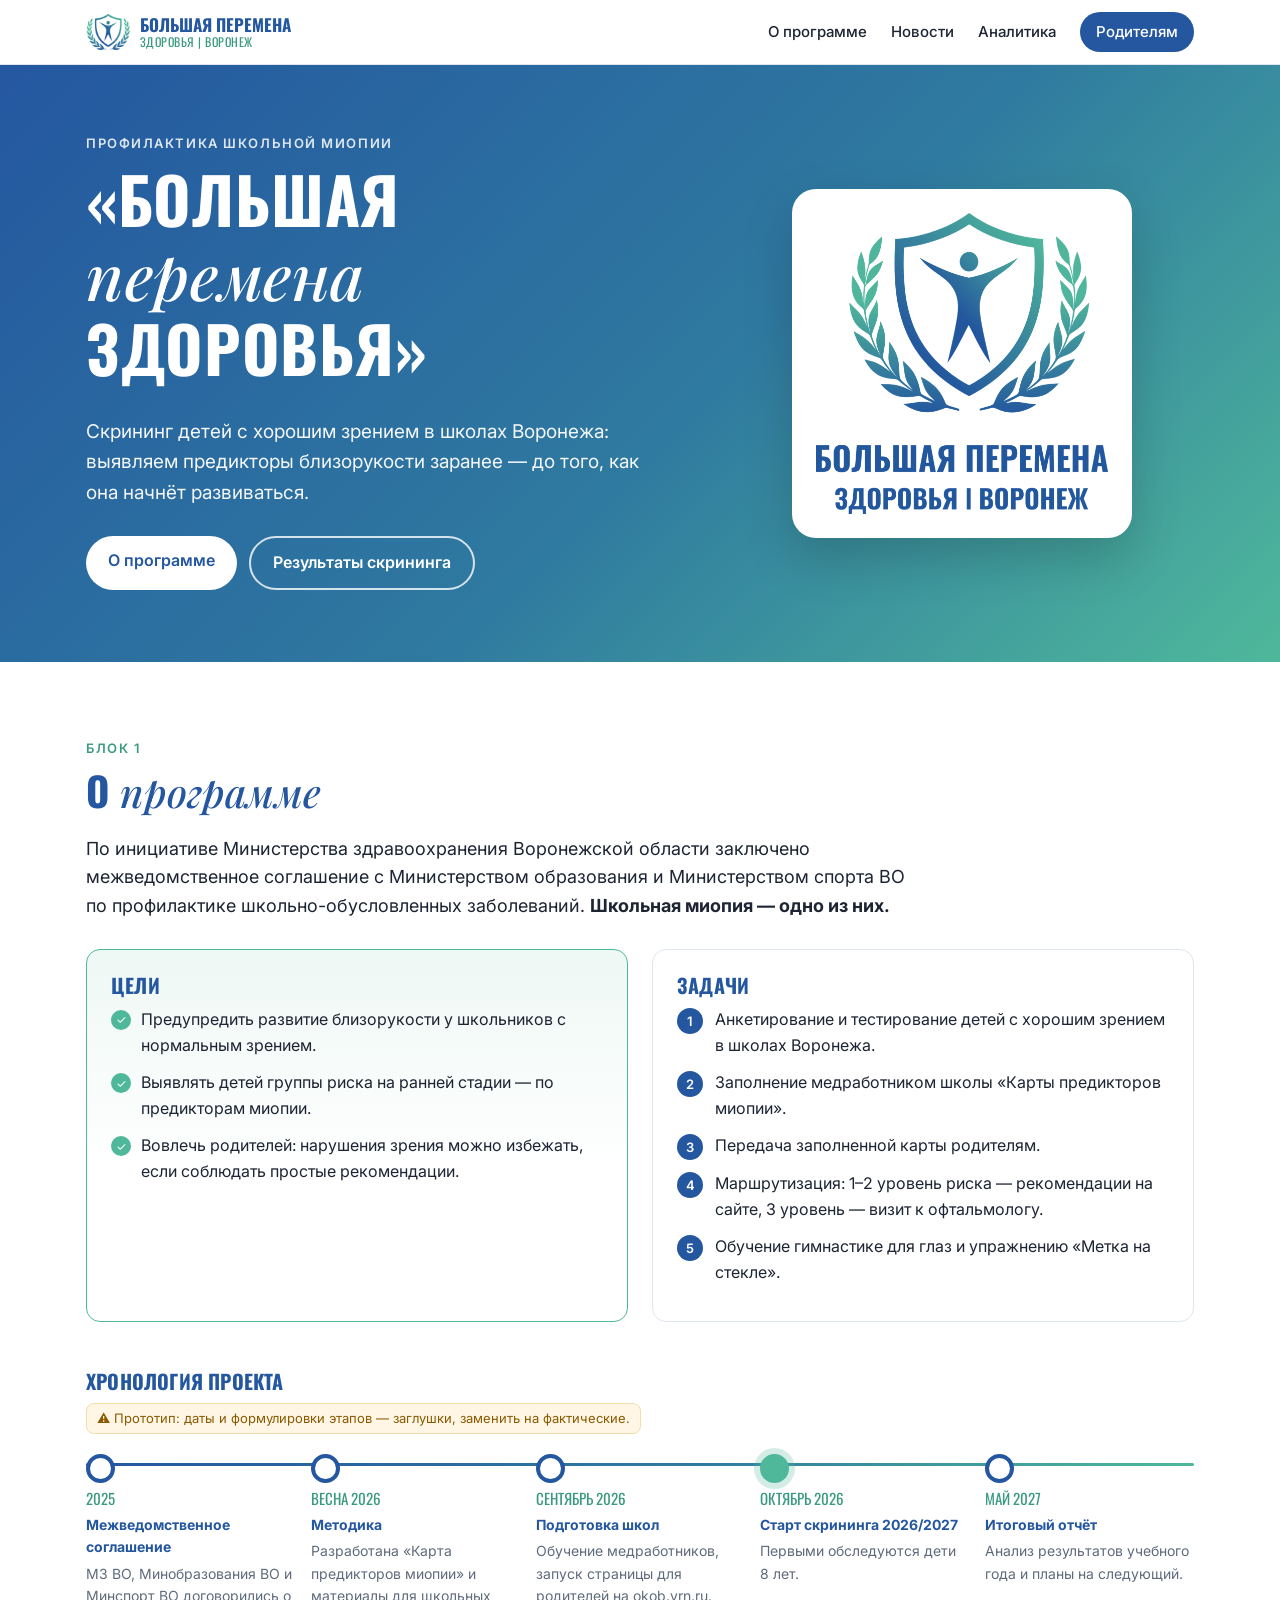
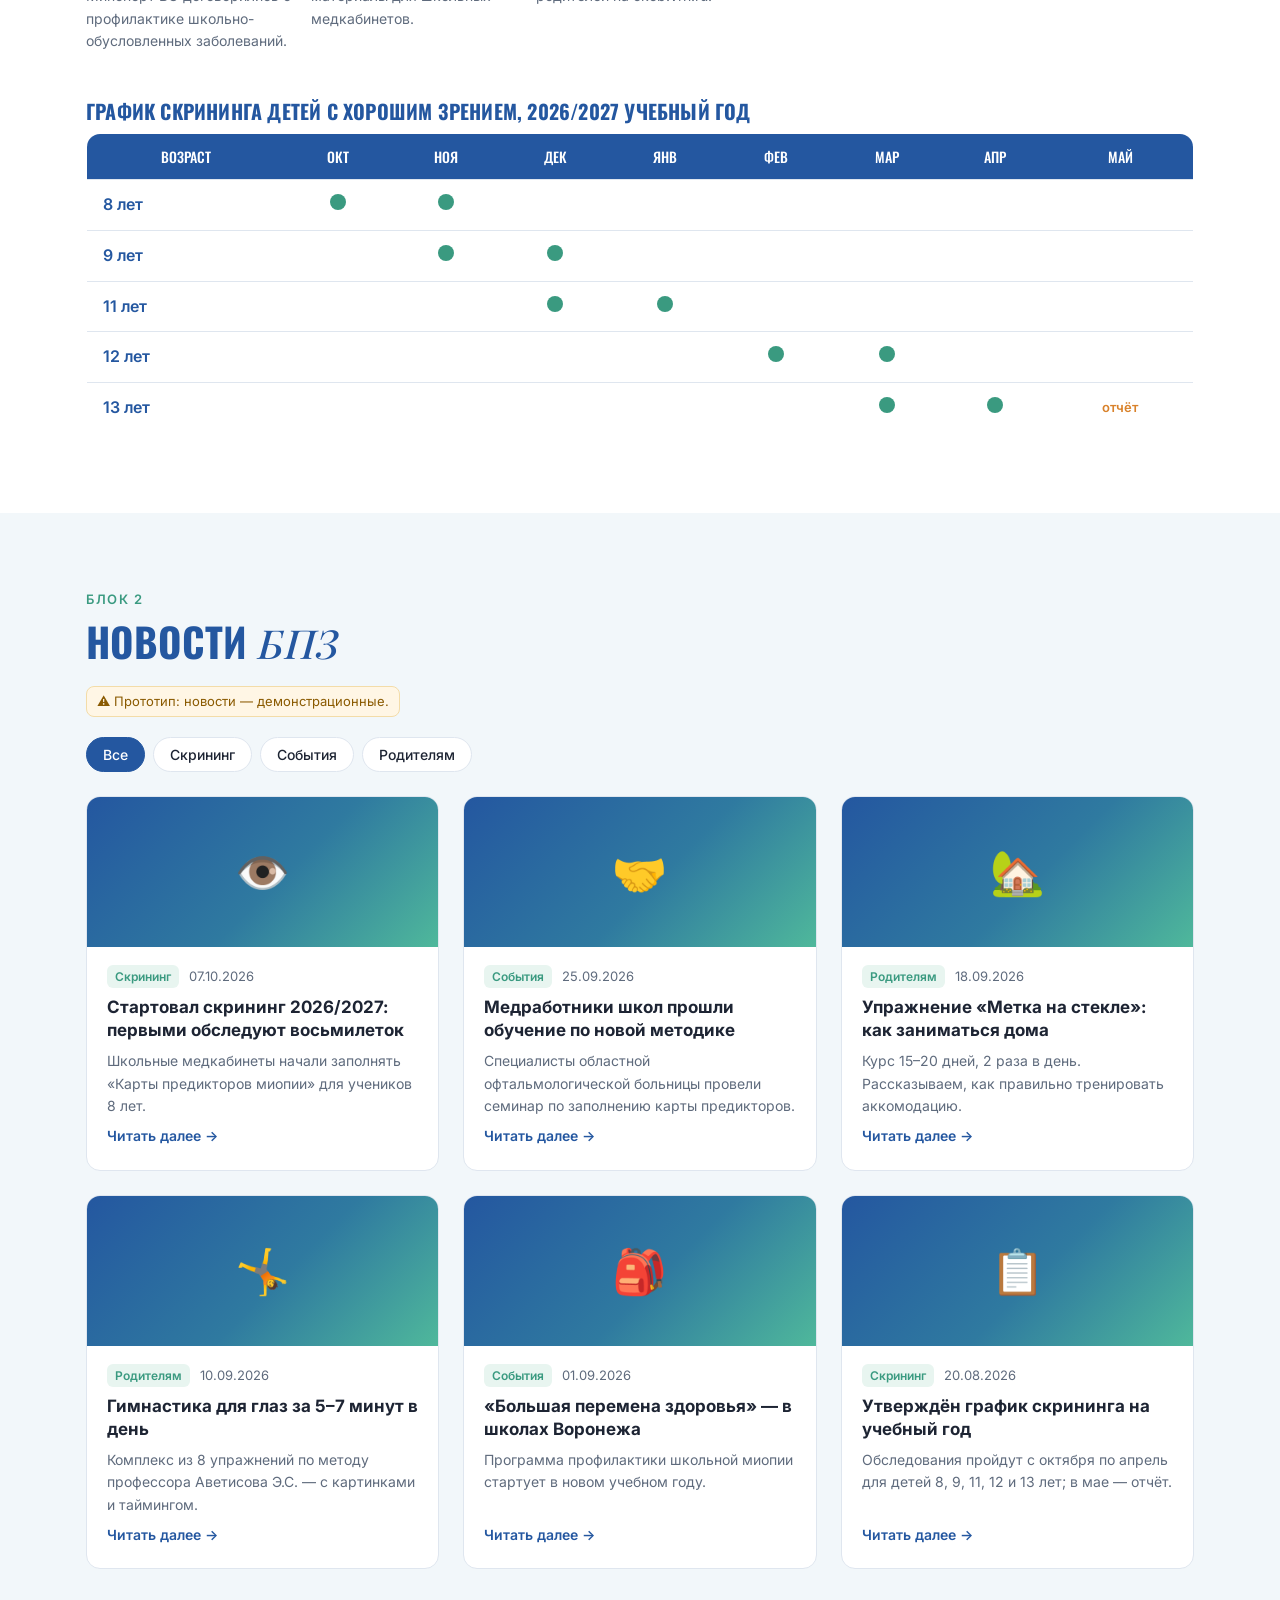
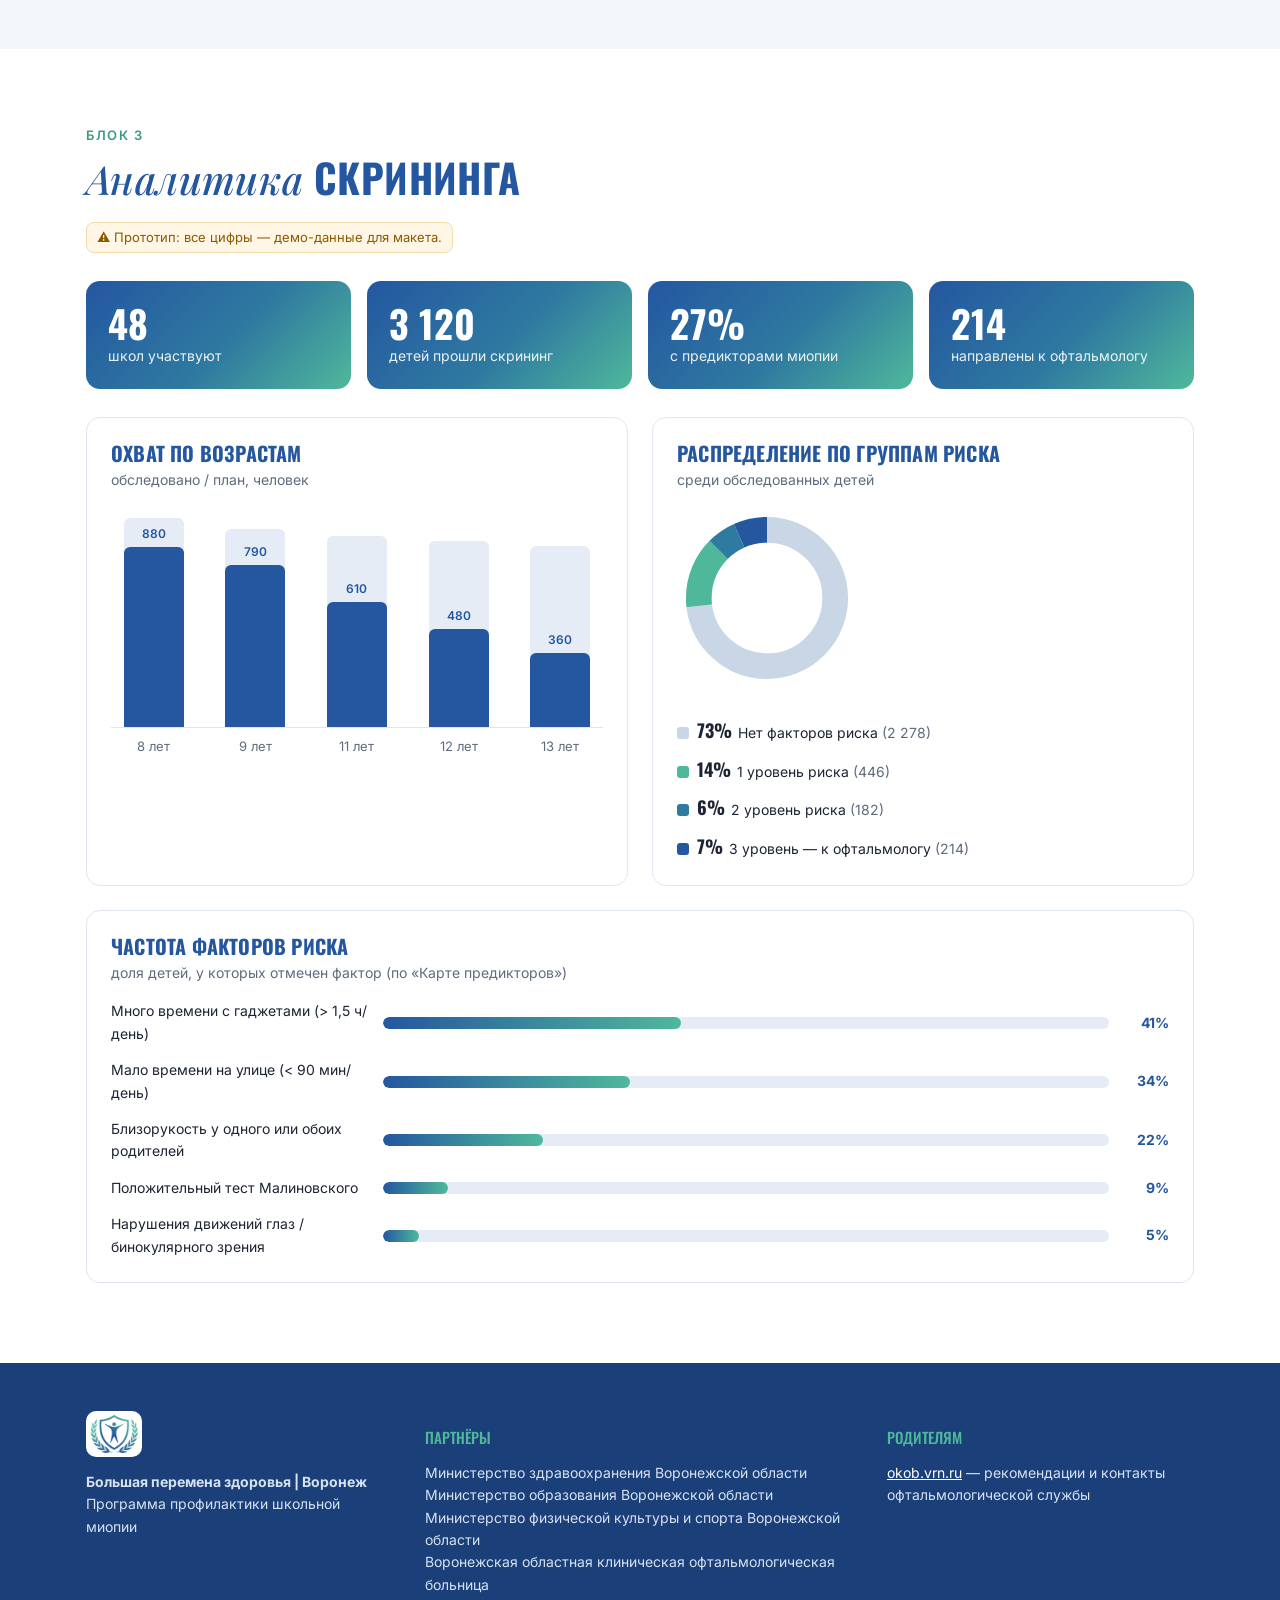
==== index.html @ 5711b32d "Тёмная тема, цвета через токены, фокус и reduced-motion Co-Authored-By: Claude Opus 5.5 <noreply@ant" ====
<!doctype html>
<html lang="ru">
<head>
<meta charset="utf-8">
<meta name="viewport" content="width=device-width, initial-scale=1">
<title>Большая перемена здоровья</title>
<meta name="description" content="Программа профилактики школьной миопии в Воронежской области: о программе, новости, аналитика скрининга.">
<link rel="icon" href="assets/emblem.png">
<link rel="preconnect" href="https://fonts.googleapis.com">
<link href="https://fonts.googleapis.com/css2?family=Oswald:wght@500;700&family=Playfair+Display:ital,wght@1,500&family=Inter:wght@400;500;600&display=swap" rel="stylesheet">
<link rel="stylesheet" href="styles.css">
</head>
<body>

<header class="topbar">
  <div class="wrap topbar__in">
    <a href="#top" class="brand">
      <img src="assets/emblem.png" alt="" width="44" height="36">
      <span class="brand__txt"><b>Большая перемена</b><small>здоровья | Воронеж</small></span>
    </a>
    <button class="burger" aria-label="Меню" aria-expanded="false">☰</button>
    <nav class="nav">
      <a href="#about">О программе</a>
      <a href="#news">Новости</a>
      <a href="#analytics">Аналитика</a>
      <a href="https://okob.vrn.ru" target="_blank" rel="noopener" class="nav__cta">Родителям</a>
    </nav>
  </div>
</header>

<main id="top">

  <!-- HERO -->
  <section class="hero">
    <div class="wrap hero__in">
      <div>
        <p class="eyebrow">Профилактика школьной миопии</p>
        <h1>«Большая <em>перемена</em> здоровья»</h1>
        <p class="lead">Скрининг детей с хорошим зрением в школах Воронежа: выявляем предикторы близорукости заранее — до того, как она начнёт развиваться.</p>
        <div class="hero__btns">
          <a href="#about" class="btn btn--light">О программе</a>
          <a href="#analytics" class="btn btn--ghost">Результаты скрининга</a>
        </div>
      </div>
      <img class="hero__logo" src="assets/logo.png" alt="Логотип «Большая перемена здоровья | Воронеж»">
    </div>
  </section>

  <!-- 1. О ПРОГРАММЕ -->
  <section id="about" class="section">
    <div class="wrap">
      <p class="eyebrow eyebrow--teal">Блок 1</p>
      <h2>О <em>программе</em></h2>
      <p class="intro">По инициативе Министерства здравоохранения Воронежской области заключено межведомственное соглашение с Министерством образования и Министерством спорта ВО по профилактике школьно-обусловленных заболеваний. <b>Школьная миопия — одно из них.</b></p>

      <div class="grid2">
        <div class="card card--goal">
          <h3>Цели</h3>
          <ul class="ticks">
            <li>Предупредить развитие близорукости у школьников с нормальным зрением.</li>
            <li>Выявлять детей группы риска на ранней стадии — по предикторам миопии.</li>
            <li>Вовлечь родителей: нарушения зрения можно избежать, если соблюдать простые рекомендации.</li>
          </ul>
        </div>
        <div class="card">
          <h3>Задачи</h3>
          <ol class="steps">
            <li>Анкетирование и тестирование детей с хорошим зрением в школах Воронежа.</li>
            <li>Заполнение медработником школы «Карты предикторов миопии».</li>
            <li>Передача заполненной карты родителям.</li>
            <li>Маршрутизация: 1–2 уровень риска — рекомендации на сайте, 3 уровень — визит к офтальмологу.</li>
            <li>Обучение гимнастике для глаз и упражнению «Метка на стекле».</li>
          </ol>
        </div>
      </div>

      <h3 class="sub">Хронология проекта</h3>
      <p class="note">⚠ Прототип: даты и формулировки этапов — заглушки, заменить на фактические.</p>
      <ol class="timeline">
        <li><time>2025</time><b>Межведомственное соглашение</b><span>МЗ ВО, Минобразования ВО и Минспорт ВО договорились о профилактике школьно-обусловленных заболеваний.</span></li>
        <li><time>Весна 2026</time><b>Методика</b><span>Разработана «Карта предикторов миопии» и материалы для школьных медкабинетов.</span></li>
        <li><time>Сентябрь 2026</time><b>Подготовка школ</b><span>Обучение медработников, запуск страницы для родителей на okob.vrn.ru.</span></li>
        <li class="is-now"><time>Октябрь 2026</time><b>Старт скрининга 2026/2027</b><span>Первыми обследуются дети 8 лет.</span></li>
        <li><time>Май 2027</time><b>Итоговый отчёт</b><span>Анализ результатов учебного года и планы на следующий.</span></li>
      </ol>

      <h3 class="sub">График скрининга детей с хорошим зрением, 2026/2027 учебный год</h3>
      <div class="table-scroll">
        <table class="sched">
          <thead><tr><th>Возраст</th><th>Окт</th><th>Ноя</th><th>Дек</th><th>Янв</th><th>Фев</th><th>Мар</th><th>Апр</th><th>Май</th></tr></thead>
          <tbody>
            <tr><th>8 лет</th><td class="on"></td><td class="on"></td><td></td><td></td><td></td><td></td><td></td><td></td></tr>
            <tr><th>9 лет</th><td></td><td class="on"></td><td class="on"></td><td></td><td></td><td></td><td></td><td></td></tr>
            <tr><th>11 лет</th><td></td><td></td><td class="on"></td><td class="on"></td><td></td><td></td><td></td><td></td></tr>
            <tr><th>12 лет</th><td></td><td></td><td></td><td></td><td class="on"></td><td class="on"></td><td></td><td></td></tr>
            <tr><th>13 лет</th><td></td><td></td><td></td><td></td><td></td><td class="on"></td><td class="on"></td><td class="rep">отчёт</td></tr>
          </tbody>
        </table>
      </div>
    </div>
  </section>

  <!-- 2. НОВОСТИ -->
  <section id="news" class="section section--tint">
    <div class="wrap">
      <p class="eyebrow eyebrow--teal">Блок 2</p>
      <h2>Новости <em>БПЗ</em></h2>
      <p class="note">⚠ Прототип: новости — демонстрационные.</p>
      <div class="chips" role="tablist">
        <button class="chip is-active" data-f="all">Все</button>
        <button class="chip" data-f="screen">Скрининг</button>
        <button class="chip" data-f="event">События</button>
        <button class="chip" data-f="parents">Родителям</button>
      </div>
      <div class="news" id="newsList"></div>
    </div>
  </section>

  <!-- 3. АНАЛИТИКА -->
  <section id="analytics" class="section">
    <div class="wrap">
      <p class="eyebrow eyebrow--teal">Блок 3</p>
      <h2><em>Аналитика</em> скрининга</h2>
      <p class="note">⚠ Прототип: все цифры — демо-данные для макета.</p>

      <div class="kpis">
        <div class="kpi"><span class="kpi__v">48</span><span class="kpi__l">школ участвуют</span></div>
        <div class="kpi"><span class="kpi__v">3 120</span><span class="kpi__l">детей прошли скрининг</span></div>
        <div class="kpi"><span class="kpi__v">27%</span><span class="kpi__l">с предикторами миопии</span></div>
        <div class="kpi"><span class="kpi__v">214</span><span class="kpi__l">направлены к офтальмологу</span></div>
      </div>

      <div class="grid2">
        <div class="card">
          <h3>Охват по возрастам</h3>
          <p class="muted">обследовано / план, человек</p>
          <div class="bars" id="ageBars"></div>
        </div>
        <div class="card">
          <h3>Распределение по группам риска</h3>
          <p class="muted">среди обследованных детей</p>
          <div class="donut-wrap">
            <svg viewBox="0 0 42 42" class="donut" id="donut" aria-label="Диаграмма групп риска"></svg>
            <ul class="legend" id="legend"></ul>
          </div>
        </div>
      </div>

      <div class="card">
        <h3>Частота факторов риска</h3>
        <p class="muted">доля детей, у которых отмечен фактор (по «Карте предикторов»)</p>
        <div class="hbars" id="factorBars"></div>
      </div>
    </div>
  </section>

</main>

<footer class="footer">
  <div class="wrap footer__in">
    <div>
      <img src="assets/emblem.png" alt="" width="56" height="46">
      <p><b>Большая перемена здоровья | Воронеж</b><br>Программа профилактики школьной миопии</p>
    </div>
    <div>
      <p class="footer__h">Партнёры</p>
      <p>Министерство здравоохранения Воронежской области<br>Министерство образования Воронежской области<br>Министерство физической культуры и спорта Воронежской области<br>Воронежская областная клиническая офтальмологическая больница</p>
    </div>
    <div>
      <p class="footer__h">Родителям</p>
      <p><a href="https://okob.vrn.ru" target="_blank" rel="noopener">okob.vrn.ru</a> — рекомендации и контакты офтальмологической службы</p>
    </div>
  </div>
</footer>

<script src="app.js"></script>
</body>
</html>
---- styles.css ----
:root {
  --blue: #2457a0;
  --blue-d: #1b3f78;
  --teal: #4fb89b;
  --teal-d: #3a9a80;
  --ink: #1d2433;
  --muted: #5f6b7d;
  --line: #dfe6ef;
  --bg: #ffffff;
  --tint: #f2f7fa;
  --radius: 14px;
  --grad: linear-gradient(135deg, var(--blue) 0%, #2f7aa0 55%, var(--teal) 100%);
  --accent-text: #2457a0;
  --surface: #ffffff;
  --header: rgba(255,255,255,.95);
  --goal: #eef8f4;
  --tag-bg: #e8f5f0;
  --track: #e5ecf5;
  --note-bg: #fff6e5;
  --note-fg: #8a5a00;
  --note-line: #f3dca8;
}
@media (prefers-color-scheme: dark) {
  :root:not([data-theme="light"]) {
    --ink: #e4eaf3; --muted: #9aa8bb; --line: #2a3648; --bg: #0f1724; --tint: #131d2d;
    --accent-text: #8db8f0; --teal-d: #63c9ab; --surface: #172233; --header: rgba(15,23,36,.95);
    --goal: #16302b; --tag-bg: #1b3a33; --track: #26344a;
    --note-bg: #33270f; --note-fg: #f0c873; --note-line: #5a4519; color-scheme: dark;
  }
}
:root[data-theme="dark"] {
  --ink: #e4eaf3; --muted: #9aa8bb; --line: #2a3648; --bg: #0f1724; --tint: #131d2d;
  --accent-text: #8db8f0; --teal-d: #63c9ab; --surface: #172233; --header: rgba(15,23,36,.95);
  --goal: #16302b; --tag-bg: #1b3a33; --track: #26344a;
  --note-bg: #33270f; --note-fg: #f0c873; --note-line: #5a4519; color-scheme: dark;
}

* { box-sizing: border-box; }
html { scroll-behavior: smooth; scroll-padding-top: 72px; }
body { margin: 0; font: 16px/1.6 Inter, system-ui, sans-serif; color: var(--ink); background: var(--bg); }
img { max-width: 100%; display: block; }
a { color: var(--accent-text); }
a:focus-visible, button:focus-visible { outline: 3px solid var(--teal); outline-offset: 2px; }
@media (prefers-reduced-motion: reduce) { html { scroll-behavior: auto; } .post { transition: none; } }
.wrap { max-width: 1140px; margin: 0 auto; padding: 0 16px; }

h1, h2, h3 { font-family: Oswald, sans-serif; text-transform: uppercase; letter-spacing: .01em; line-height: 1.15; margin: 0 0 .5em; }
h1 em, h2 em { font-family: "Playfair Display", serif; font-style: italic; text-transform: none; font-weight: 500; }
h2 { font-size: clamp(28px, 4vw, 40px); color: var(--accent-text); }
h3 { font-size: 20px; color: var(--accent-text); }
.sub { margin-top: 48px; }
.eyebrow { font: 600 13px/1 Inter, sans-serif; text-transform: uppercase; letter-spacing: .12em; margin: 0 0 12px; opacity: .85; }
.eyebrow--teal { color: var(--teal-d); opacity: 1; }
.intro { font-size: 18px; max-width: 820px; }
.muted { color: var(--muted); font-size: 14px; margin: -6px 0 16px; }
.note { display: inline-block; background: var(--note-bg); color: var(--note-fg); border: 1px solid var(--note-line); border-radius: 8px; padding: 4px 10px; font-size: 13px; margin: 0 0 20px; }

/* top bar */
.topbar { position: sticky; top: env(safe-area-inset-top, 0px); z-index: 10; background: var(--header); backdrop-filter: blur(8px); border-bottom: 1px solid var(--line); }
.topbar__in { display: flex; align-items: center; justify-content: space-between; height: 64px; }
.brand { display: flex; align-items: center; gap: 10px; text-decoration: none; color: var(--accent-text); }
.brand img { width: 44px; height: auto; }
.brand__txt { display: flex; flex-direction: column; font-family: Oswald, sans-serif; text-transform: uppercase; line-height: 1.1; }
.brand__txt b { font-weight: 700; font-size: 17px; }
.brand__txt small { font-size: 12px; letter-spacing: .04em; color: var(--teal-d); }
.nav { display: flex; gap: 24px; align-items: center; }
.nav a { text-decoration: none; color: var(--ink); font-weight: 500; font-size: 15px; }
.nav a:hover { color: var(--accent-text); }
.nav__cta { background: var(--blue); color: #fff !important; padding: 8px 16px; border-radius: 999px; }
.burger { display: none; background: none; border: 0; font-size: 26px; color: var(--accent-text); cursor: pointer; }

/* hero */
.hero { background: var(--grad); color: #fff; padding: 72px 0; overflow: hidden; }
.hero__in { display: grid; grid-template-columns: 1.3fr 1fr; gap: 40px; align-items: center; }
.hero h1 { font-size: clamp(36px, 6vw, 64px); color: #fff; }
.lead { font-size: 19px; max-width: 560px; opacity: .95; }
.hero__logo { background: #fff; border-radius: 24px; padding: 24px; max-width: 340px; justify-self: center; box-shadow: 0 20px 50px rgba(0,0,0,.18); }
.hero__btns { display: flex; flex-wrap: wrap; gap: 12px; margin-top: 28px; }
.btn { display: inline-block; padding: 12px 22px; border-radius: 999px; font-weight: 600; text-decoration: none; }
.btn--light { background: #fff; color: var(--blue); }
.btn--ghost { border: 2px solid rgba(255,255,255,.8); color: #fff; }

/* sections */
.section { padding: 80px 0; }
.section--tint { background: var(--tint); }
.grid2 { display: grid; grid-template-columns: 1fr 1fr; gap: 24px; margin: 28px 0 24px; }
.card { background: var(--surface); border: 1px solid var(--line); border-radius: var(--radius); padding: 24px; }
.card--goal { border-color: var(--teal); background: linear-gradient(180deg, var(--goal), var(--surface) 60%); }
.ticks, .steps { margin: 0; padding: 0; list-style: none; }
.ticks li { position: relative; padding-left: 30px; margin-bottom: 12px; }
.ticks li::before { content: "✓"; position: absolute; left: 0; top: 0; width: 20px; height: 20px; border-radius: 50%; background: var(--teal); color: #fff; font-size: 12px; display: grid; place-items: center; margin-top: 3px; }
.steps { counter-reset: s; }
.steps li { counter-increment: s; position: relative; padding-left: 38px; margin-bottom: 12px; }
.steps li::before { content: counter(s); position: absolute; left: 0; top: 1px; width: 26px; height: 26px; border-radius: 50%; background: var(--blue); color: #fff; font-weight: 600; font-size: 13px; display: grid; place-items: center; }

/* timeline */
.timeline { list-style: none; margin: 0; padding: 0; display: grid; grid-template-columns: repeat(5, 1fr); gap: 16px; position: relative; }
.timeline::before { content: ""; position: absolute; top: 9px; left: 0; right: 0; height: 3px; background: var(--grad); border-radius: 3px; }
.timeline li { position: relative; padding-top: 32px; display: flex; flex-direction: column; gap: 4px; font-size: 14px; }
.timeline li::before { content: ""; position: absolute; top: 0; left: 0; width: 21px; height: 21px; border-radius: 50%; background: var(--surface); border: 4px solid var(--blue); }
.timeline li.is-now::before { background: var(--teal); border-color: var(--teal); box-shadow: 0 0 0 6px rgba(79,184,155,.25); }
.timeline time { font-family: Oswald, sans-serif; color: var(--teal-d); text-transform: uppercase; font-size: 15px; }
.timeline b { color: var(--accent-text); }
.timeline span { color: var(--muted); }

/* schedule */
.table-scroll { overflow-x: auto; }
.sched { width: 100%; min-width: 560px; border-collapse: collapse; background: var(--surface); border-radius: var(--radius); overflow: hidden; border: 1px solid var(--line); }
.sched th, .sched td { padding: 12px 8px; text-align: center; border-bottom: 1px solid var(--line); }
.sched thead th { background: var(--blue); color: #fff; font: 500 14px Oswald, sans-serif; text-transform: uppercase; }
.sched tbody th { text-align: left; padding-left: 16px; font-weight: 600; color: var(--accent-text); }
.sched td.on::after { content: ""; display: inline-block; width: 16px; height: 16px; border-radius: 50%; background: var(--teal-d); }
.sched td.rep { color: #d9822b; font-size: 13px; font-weight: 600; }

/* news */
.chips { display: flex; flex-wrap: wrap; gap: 8px; margin-bottom: 24px; }
.chip { border: 1px solid var(--line); background: var(--surface); padding: 8px 16px; border-radius: 999px; font: 500 14px Inter, sans-serif; cursor: pointer; color: var(--ink); }
.chip.is-active { background: var(--blue); border-color: var(--blue); color: #fff; }
.news { display: grid; grid-template-columns: repeat(3, 1fr); gap: 24px; }
.post { background: var(--surface); border-radius: var(--radius); overflow: hidden; border: 1px solid var(--line); display: flex; flex-direction: column; transition: transform .15s, box-shadow .15s; }
.post:hover { transform: translateY(-3px); box-shadow: 0 12px 30px rgba(36,87,160,.12); }
.post__img { height: 150px; background: var(--grad); display: grid; place-items: center; font-size: 44px; }
.post__body { padding: 18px 20px 22px; display: flex; flex-direction: column; gap: 8px; flex: 1; }
.post__meta { font-size: 13px; color: var(--muted); display: flex; gap: 10px; align-items: center; }
.tag { background: var(--tag-bg); color: var(--teal-d); padding: 2px 8px; border-radius: 6px; font-weight: 600; font-size: 12px; }
.post h4 { margin: 0; font-size: 17px; line-height: 1.35; }
.post p { margin: 0; color: var(--muted); font-size: 14px; }
.post a { margin-top: auto; font-weight: 600; text-decoration: none; font-size: 14px; }

/* analytics */
.kpis { display: grid; grid-template-columns: repeat(4, 1fr); gap: 16px; margin-top: 8px; }
.kpi { background: var(--grad); color: #fff; border-radius: var(--radius); padding: 22px; display: flex; flex-direction: column; }
.kpi__v { font: 700 38px/1.1 Oswald, sans-serif; }
.kpi__l { font-size: 14px; opacity: .9; }
.bars { display: flex; align-items: flex-end; gap: 16px; height: 220px; padding-top: 10px; border-bottom: 1px solid var(--line); }
.bar { flex: 1; height: 100%; display: flex; flex-direction: column; justify-content: flex-end; align-items: center; position: relative; }
.bar__plan { position: absolute; bottom: 0; width: 70%; background: var(--track); border-radius: 6px 6px 0 0; }
.bar__fact { position: relative; width: 70%; background: var(--blue); border-radius: 6px 6px 0 0; }
.bar__v { position: relative; font-size: 12px; font-weight: 600; color: var(--accent-text); margin-bottom: 4px; }
.bar__x { display: flex; gap: 16px; margin-top: 8px; }
.bar__x span { flex: 1; text-align: center; font-size: 13px; color: var(--muted); }
.donut-wrap { display: flex; align-items: center; gap: 28px; flex-wrap: wrap; }
.donut { width: 180px; height: 180px; transform: rotate(-90deg); }
.legend { list-style: none; margin: 0; padding: 0; display: flex; flex-direction: column; gap: 10px; font-size: 14px; }
.legend i { display: inline-block; width: 12px; height: 12px; border-radius: 3px; margin-right: 8px; vertical-align: -1px; }
.legend b { font-family: Oswald, sans-serif; font-size: 18px; margin-right: 6px; }
.hbars { display: flex; flex-direction: column; gap: 14px; }
.hbar { display: grid; grid-template-columns: 260px 1fr 48px; gap: 12px; align-items: center; font-size: 14px; }
.hbar__track { height: 12px; background: var(--track); border-radius: 6px; overflow: hidden; }
.hbar__fill { height: 100%; background: linear-gradient(90deg, var(--blue), var(--teal)); border-radius: 6px; }
.hbar b { text-align: right; color: var(--accent-text); }

/* footer */
.footer { background: var(--blue-d); color: #d6e2f2; padding: 48px 0; font-size: 14px; }
.footer__in { display: grid; grid-template-columns: 1fr 1.4fr 1fr; gap: 32px; }
.footer img { background: #fff; border-radius: 10px; padding: 4px; margin-bottom: 12px; }
.footer a { color: #fff; }
.footer__h { font: 500 15px Oswald, sans-serif; text-transform: uppercase; color: var(--teal); margin-bottom: 8px; }

/* responsive */
@media (max-width: 900px) {
  .hero__in, .grid2, .footer__in { grid-template-columns: 1fr; }
  .hero__logo { max-width: 240px; }
  .news { grid-template-columns: 1fr 1fr; }
  .kpis { grid-template-columns: 1fr 1fr; }
  .timeline { grid-template-columns: 1fr; gap: 20px; padding-left: 36px; }
  .timeline::before { top: 0; bottom: 0; left: 9px; right: auto; width: 3px; height: auto; }
  .timeline li { padding-top: 0; }
  .timeline li::before { left: -36px; top: 2px; }
  .hbar { grid-template-columns: 1fr 48px; }
  .hbar span { grid-column: 1 / -1; }
}
@media (max-width: 720px) {
  .burger { display: block; }
  .nav { display: none; position: absolute; top: 64px; left: 0; right: 0; background: var(--surface); flex-direction: column; align-items: stretch; gap: 0; border-bottom: 1px solid var(--line); }
  .nav.is-open { display: flex; }
  .nav a { padding: 14px 16px; border-top: 1px solid var(--line); }
  .nav__cta { border-radius: 0; }
  .news { grid-template-columns: 1fr; }
  .section { padding: 56px 0; }
  .hero { padding: 48px 0; }
}
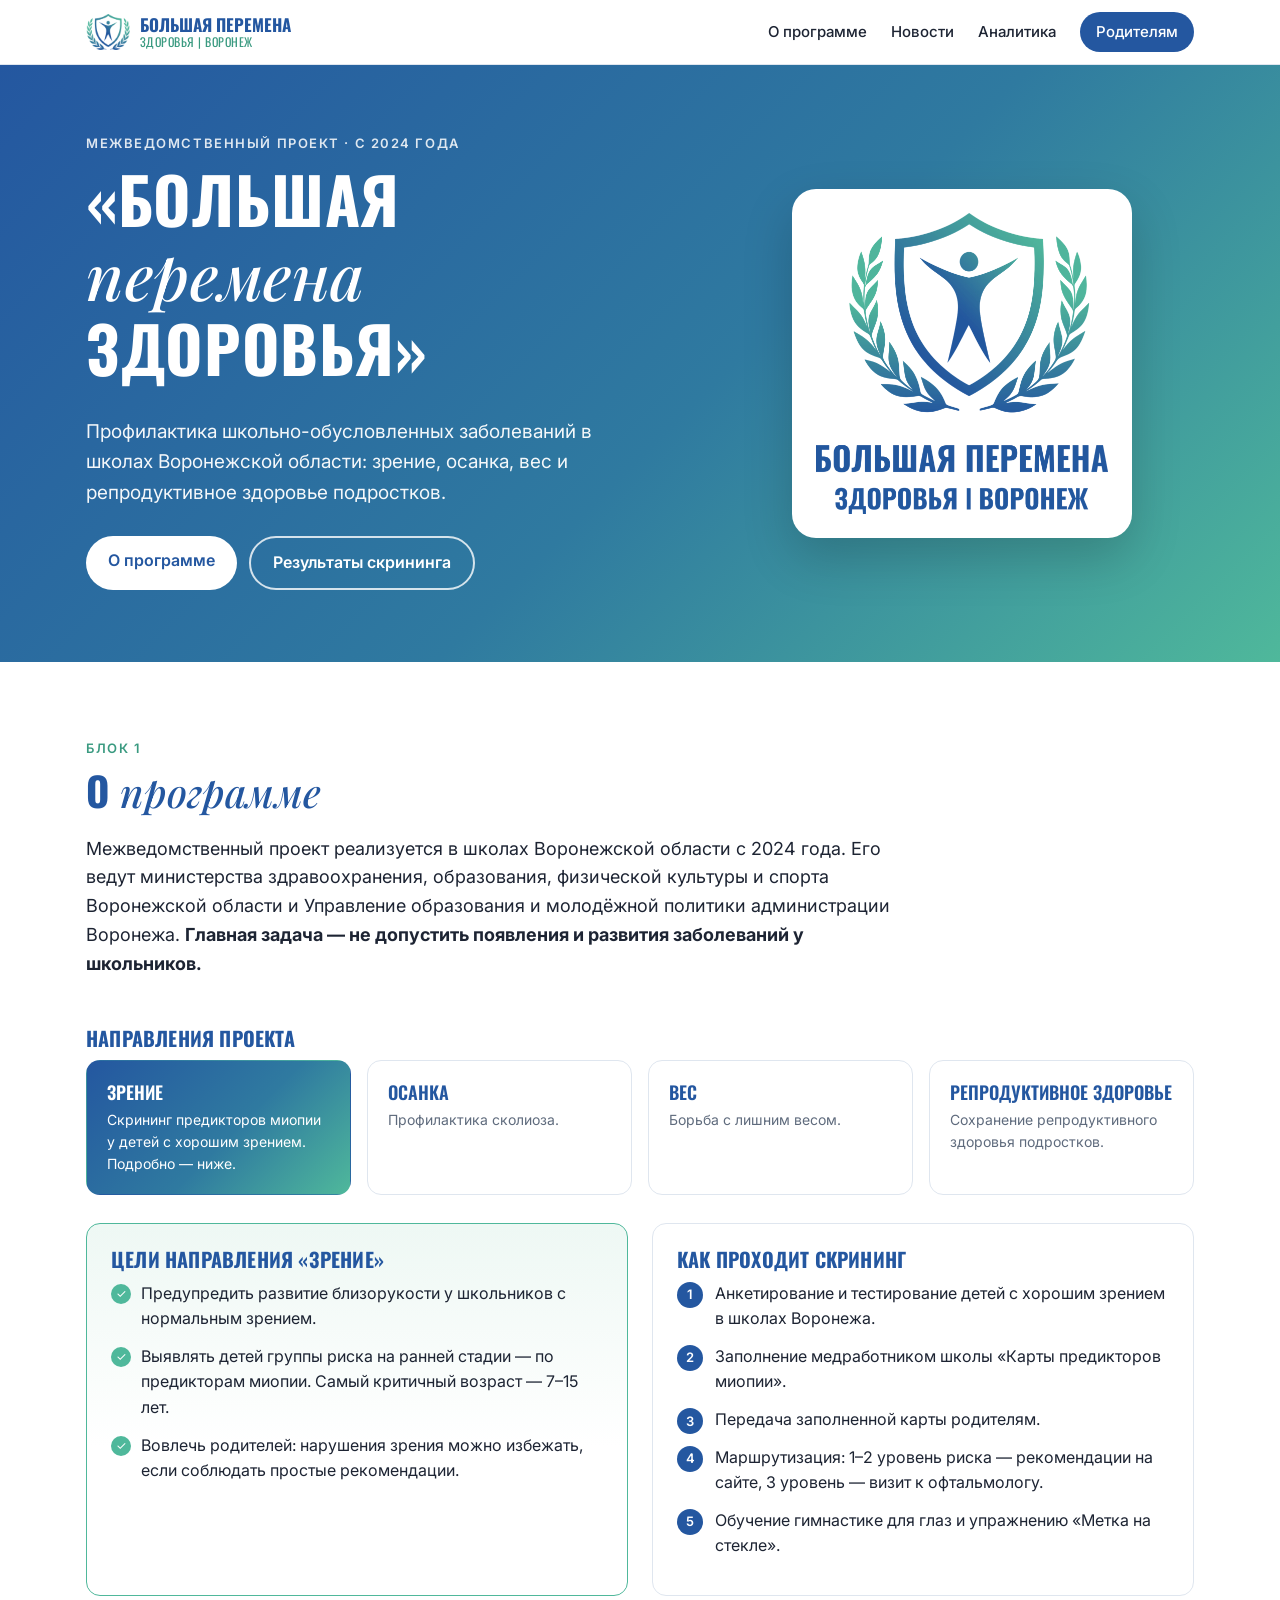
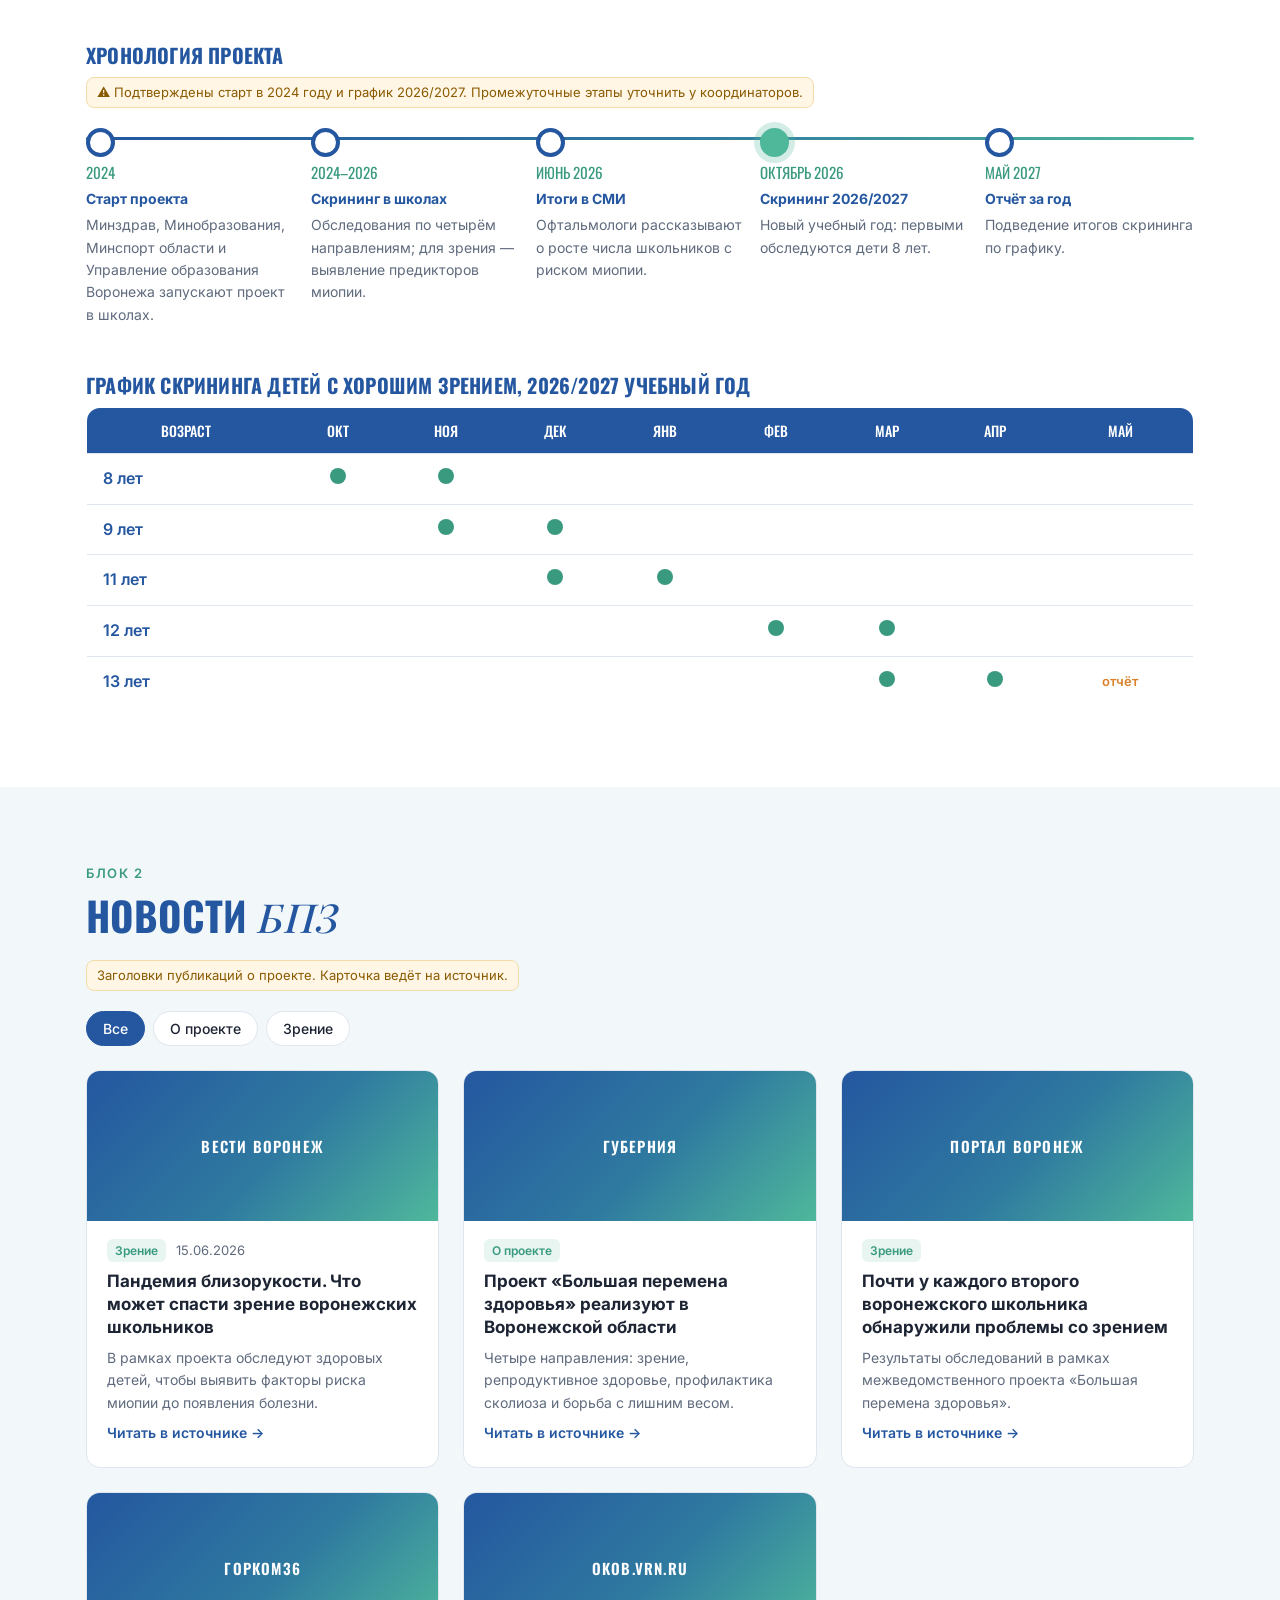
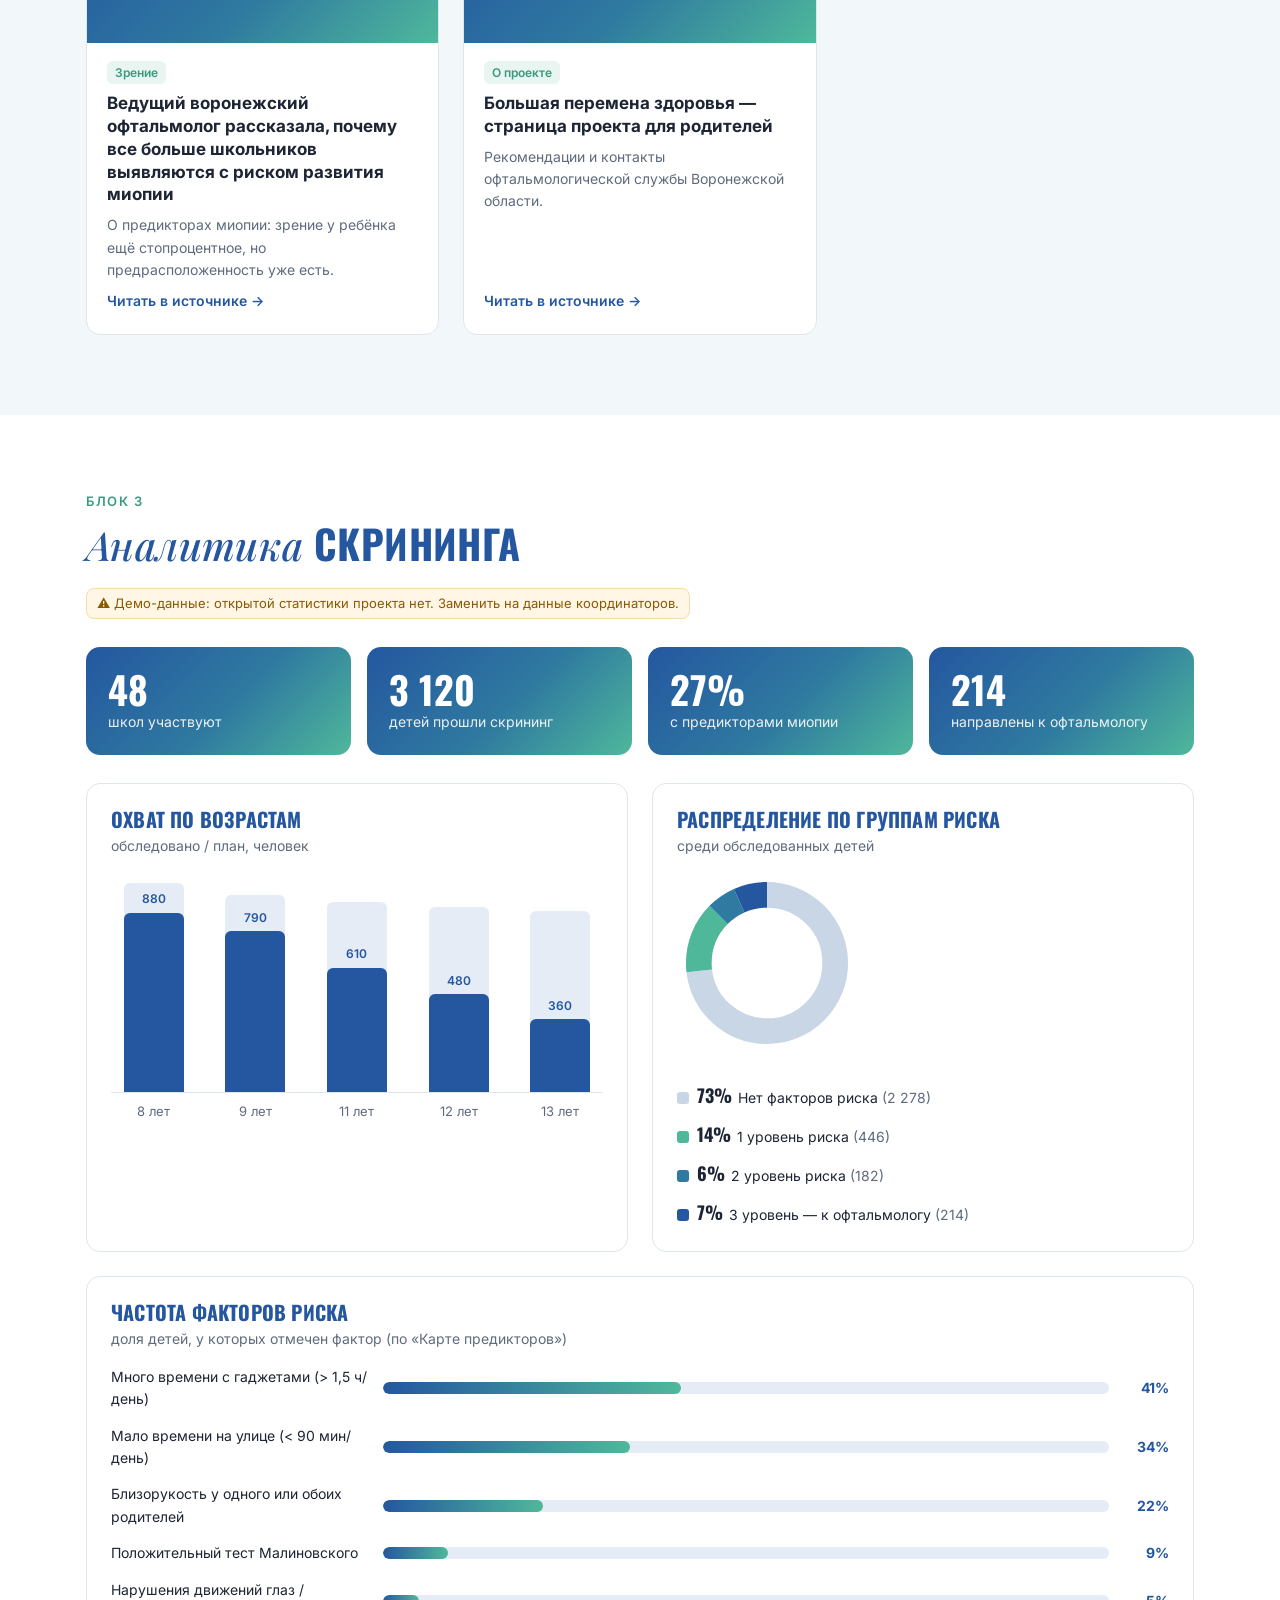
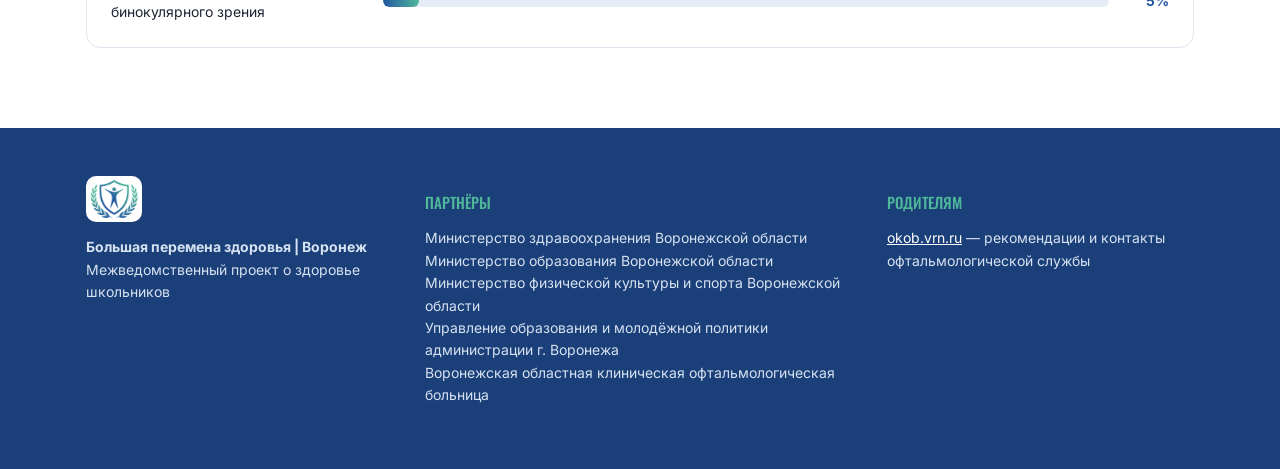
==== commit b64204de: "Реальные данные о проекте: старт в 2024, четыре направления, публикации СМИ Co-Authored-By: Claude O" ====
--- a/index.html
+++ b/index.html
@@ -34,9 +34,9 @@
   <section class="hero">
     <div class="wrap hero__in">
       <div>
-        <p class="eyebrow">Профилактика школьной миопии</p>
+        <p class="eyebrow">Межведомственный проект · с 2024 года</p>
         <h1>«Большая <em>перемена</em> здоровья»</h1>
-        <p class="lead">Скрининг детей с хорошим зрением в школах Воронежа: выявляем предикторы близорукости заранее — до того, как она начнёт развиваться.</p>
+        <p class="lead">Профилактика школьно-обусловленных заболеваний в школах Воронежской области: зрение, осанка, вес и репродуктивное здоровье подростков.</p>
         <div class="hero__btns">
           <a href="#about" class="btn btn--light">О программе</a>
           <a href="#analytics" class="btn btn--ghost">Результаты скрининга</a>
@@ -51,19 +51,27 @@
     <div class="wrap">
       <p class="eyebrow eyebrow--teal">Блок 1</p>
       <h2>О <em>программе</em></h2>
-      <p class="intro">По инициативе Министерства здравоохранения Воронежской области заключено межведомственное соглашение с Министерством образования и Министерством спорта ВО по профилактике школьно-обусловленных заболеваний. <b>Школьная миопия — одно из них.</b></p>
+      <p class="intro">Межведомственный проект реализуется в школах Воронежской области с 2024 года. Его ведут министерства здравоохранения, образования, физической культуры и спорта Воронежской области и Управление образования и молодёжной политики администрации Воронежа. <b>Главная задача — не допустить появления и развития заболеваний у школьников.</b></p>
+
+      <h3 class="sub">Направления проекта</h3>
+      <div class="dirs">
+        <div class="dir dir--main"><b>Зрение</b><span>Скрининг предикторов миопии у детей с хорошим зрением. Подробно — ниже.</span></div>
+        <div class="dir"><b>Осанка</b><span>Профилактика сколиоза.</span></div>
+        <div class="dir"><b>Вес</b><span>Борьба с лишним весом.</span></div>
+        <div class="dir"><b>Репродуктивное здоровье</b><span>Сохранение репродуктивного здоровья подростков.</span></div>
+      </div>
 
       <div class="grid2">
         <div class="card card--goal">
-          <h3>Цели</h3>
+          <h3>Цели направления «Зрение»</h3>
           <ul class="ticks">
             <li>Предупредить развитие близорукости у школьников с нормальным зрением.</li>
-            <li>Выявлять детей группы риска на ранней стадии — по предикторам миопии.</li>
+            <li>Выявлять детей группы риска на ранней стадии — по предикторам миопии. Самый критичный возраст — 7–15 лет.</li>
             <li>Вовлечь родителей: нарушения зрения можно избежать, если соблюдать простые рекомендации.</li>
           </ul>
         </div>
         <div class="card">
-          <h3>Задачи</h3>
+          <h3>Как проходит скрининг</h3>
           <ol class="steps">
             <li>Анкетирование и тестирование детей с хорошим зрением в школах Воронежа.</li>
             <li>Заполнение медработником школы «Карты предикторов миопии».</li>
@@ -75,13 +83,13 @@
       </div>
 
       <h3 class="sub">Хронология проекта</h3>
-      <p class="note">⚠ Прототип: даты и формулировки этапов — заглушки, заменить на фактические.</p>
+      <p class="note">⚠ Подтверждены старт в 2024 году и график 2026/2027. Промежуточные этапы уточнить у координаторов.</p>
       <ol class="timeline">
-        <li><time>2025</time><b>Межведомственное соглашение</b><span>МЗ ВО, Минобразования ВО и Минспорт ВО договорились о профилактике школьно-обусловленных заболеваний.</span></li>
-        <li><time>Весна 2026</time><b>Методика</b><span>Разработана «Карта предикторов миопии» и материалы для школьных медкабинетов.</span></li>
-        <li><time>Сентябрь 2026</time><b>Подготовка школ</b><span>Обучение медработников, запуск страницы для родителей на okob.vrn.ru.</span></li>
-        <li class="is-now"><time>Октябрь 2026</time><b>Старт скрининга 2026/2027</b><span>Первыми обследуются дети 8 лет.</span></li>
-        <li><time>Май 2027</time><b>Итоговый отчёт</b><span>Анализ результатов учебного года и планы на следующий.</span></li>
+        <li><time>2024</time><b>Старт проекта</b><span>Минздрав, Минобразования, Минспорт области и Управление образования Воронежа запускают проект в школах.</span></li>
+        <li><time>2024–2026</time><b>Скрининг в школах</b><span>Обследования по четырём направлениям; для зрения — выявление предикторов миопии.</span></li>
+        <li><time>Июнь 2026</time><b>Итоги в СМИ</b><span>Офтальмологи рассказывают о росте числа школьников с риском миопии.</span></li>
+        <li class="is-now"><time>Октябрь 2026</time><b>Скрининг 2026/2027</b><span>Новый учебный год: первыми обследуются дети 8 лет.</span></li>
+        <li><time>Май 2027</time><b>Отчёт за год</b><span>Подведение итогов скрининга по графику.</span></li>
       </ol>
 
       <h3 class="sub">График скрининга детей с хорошим зрением, 2026/2027 учебный год</h3>
@@ -105,12 +113,11 @@
     <div class="wrap">
       <p class="eyebrow eyebrow--teal">Блок 2</p>
       <h2>Новости <em>БПЗ</em></h2>
-      <p class="note">⚠ Прототип: новости — демонстрационные.</p>
+      <p class="note">Заголовки публикаций о проекте. Карточка ведёт на источник.</p>
       <div class="chips" role="tablist">
         <button class="chip is-active" data-f="all">Все</button>
-        <button class="chip" data-f="screen">Скрининг</button>
-        <button class="chip" data-f="event">События</button>
-        <button class="chip" data-f="parents">Родителям</button>
+        <button class="chip" data-f="project">О проекте</button>
+        <button class="chip" data-f="eyes">Зрение</button>
       </div>
       <div class="news" id="newsList"></div>
     </div>
@@ -121,7 +128,7 @@
     <div class="wrap">
       <p class="eyebrow eyebrow--teal">Блок 3</p>
       <h2><em>Аналитика</em> скрининга</h2>
-      <p class="note">⚠ Прототип: все цифры — демо-данные для макета.</p>
+      <p class="note">⚠ Демо-данные: открытой статистики проекта нет. Заменить на данные координаторов.</p>
 
       <div class="kpis">
         <div class="kpi"><span class="kpi__v">48</span><span class="kpi__l">школ участвуют</span></div>
@@ -160,11 +167,11 @@
   <div class="wrap footer__in">
     <div>
       <img src="assets/emblem.png" alt="" width="56" height="46">
-      <p><b>Большая перемена здоровья | Воронеж</b><br>Программа профилактики школьной миопии</p>
+      <p><b>Большая перемена здоровья | Воронеж</b><br>Межведомственный проект о здоровье школьников</p>
     </div>
     <div>
       <p class="footer__h">Партнёры</p>
-      <p>Министерство здравоохранения Воронежской области<br>Министерство образования Воронежской области<br>Министерство физической культуры и спорта Воронежской области<br>Воронежская областная клиническая офтальмологическая больница</p>
+      <p>Министерство здравоохранения Воронежской области<br>Министерство образования Воронежской области<br>Министерство физической культуры и спорта Воронежской области<br>Управление образования и молодёжной политики администрации г. Воронежа<br>Воронежская областная клиническая офтальмологическая больница</p>
     </div>
     <div>
       <p class="footer__h">Родителям</p>
--- a/styles.css
+++ b/styles.css
@@ -180,3 +180,13 @@
   .section { padding: 56px 0; }
   .hero { padding: 48px 0; }
 }
+
+/* directions */
+.dirs { display: grid; grid-template-columns: repeat(4, 1fr); gap: 16px; margin-bottom: 8px; }
+.dir { display: flex; flex-direction: column; gap: 4px; padding: 18px 20px; border-radius: var(--radius); border: 1px solid var(--line); background: var(--surface); font-size: 14px; color: var(--muted); }
+.dir b { font: 600 18px Oswald, sans-serif; text-transform: uppercase; color: var(--accent-text); }
+.dir--main { background: var(--grad); border-color: transparent; color: #fff; }
+.dir--main b { color: #fff; }
+@media (max-width: 900px) { .dirs { grid-template-columns: 1fr 1fr; } }
+@media (max-width: 480px) { .dirs { grid-template-columns: 1fr; } }
+.post__img { color: #fff; font: 600 15px Oswald, sans-serif; text-transform: uppercase; letter-spacing: .08em; }
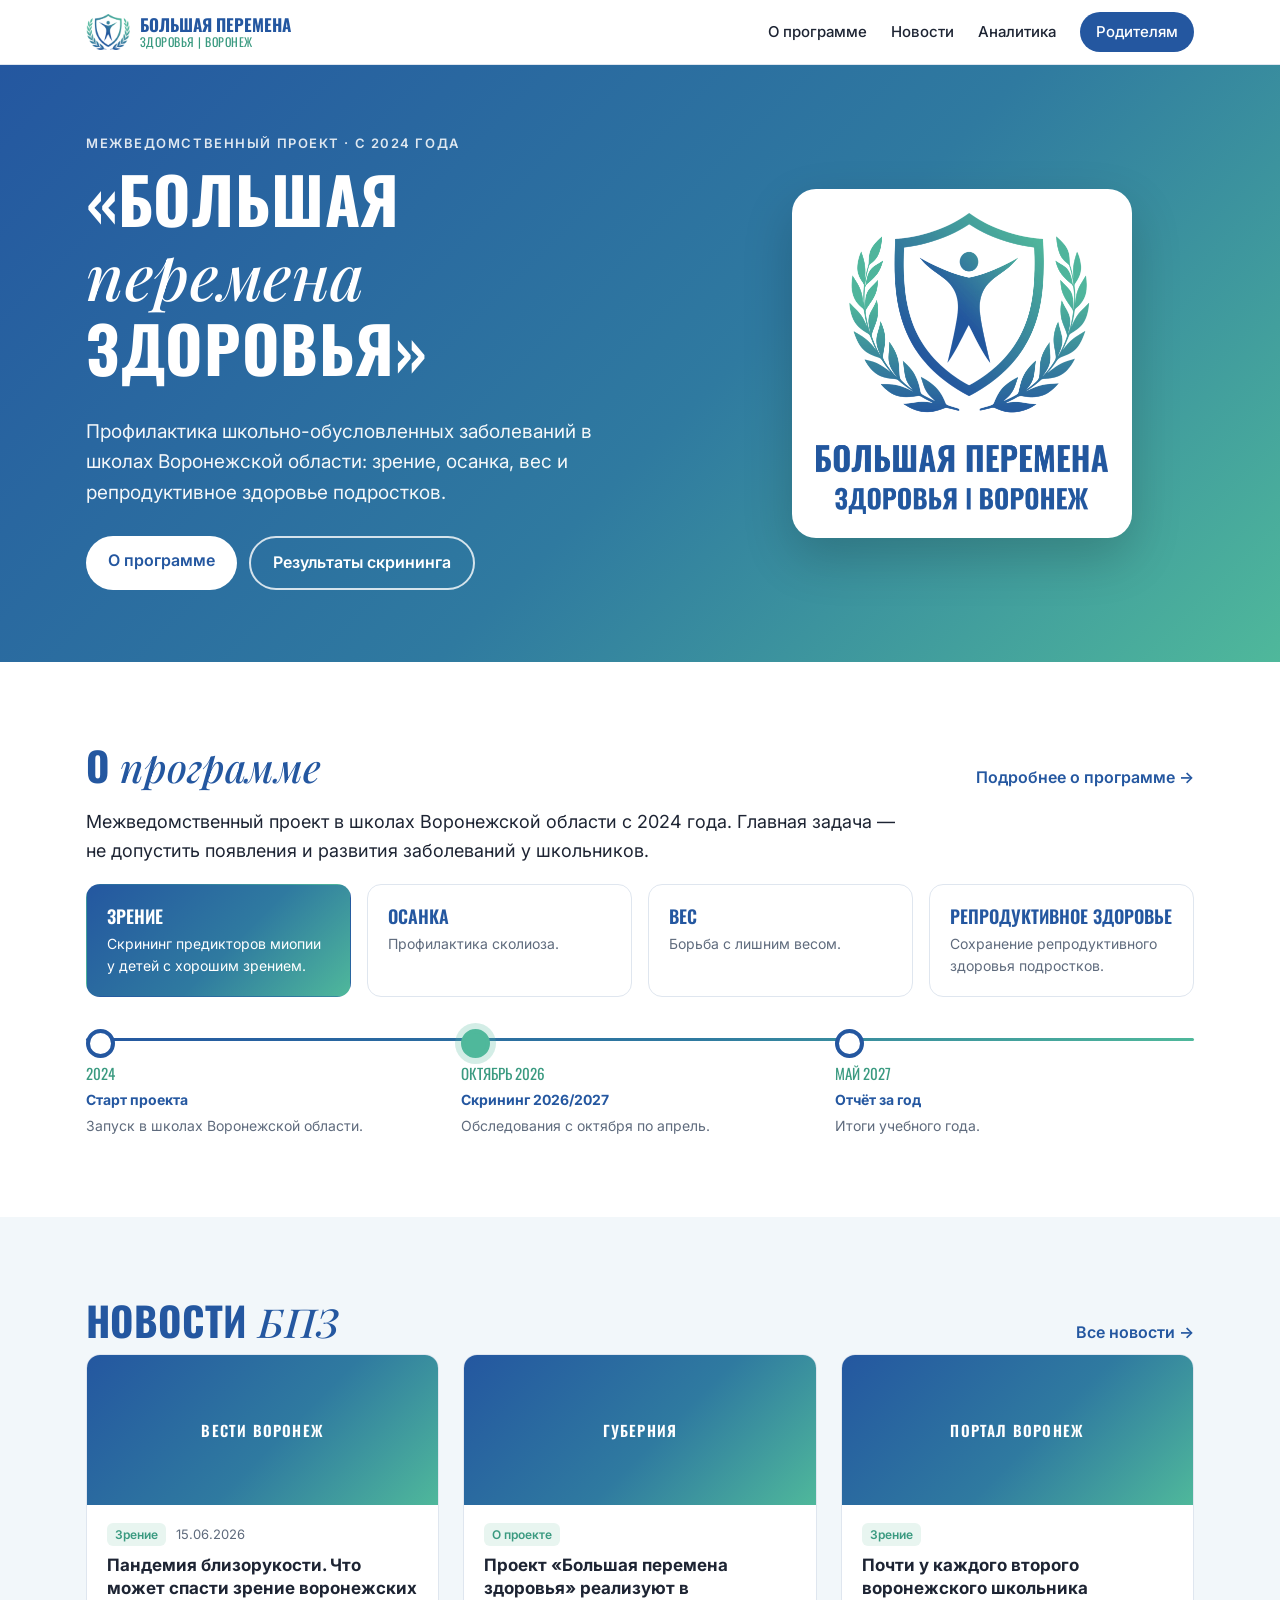
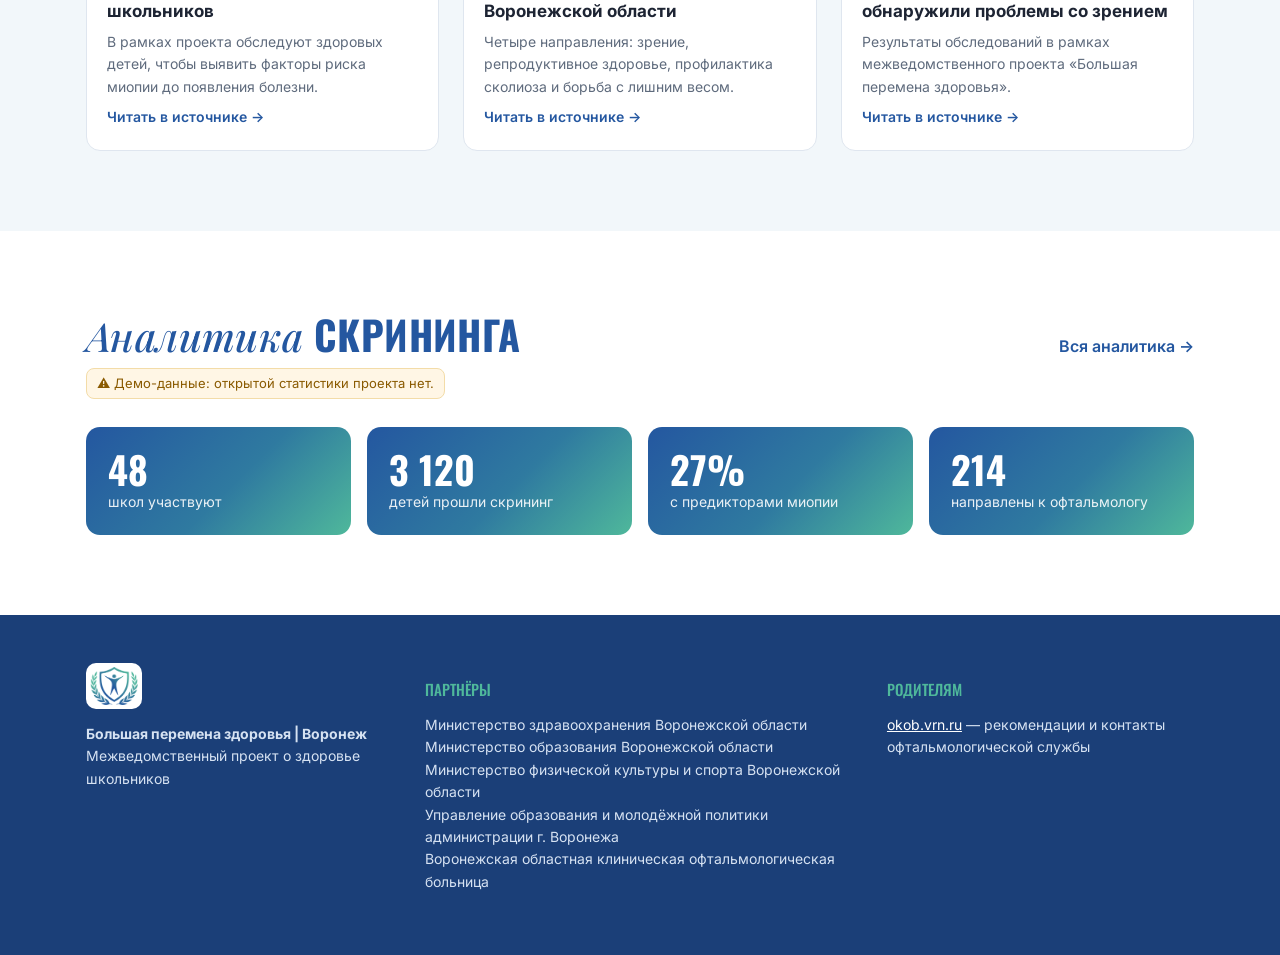
==== commit 9f2401a3: "Главная — краткие выдержки, подробности на отдельных страницах Co-Authored-By: Claude Opus 5.5 <nore" ====
--- a/index.html
+++ b/index.html
@@ -4,7 +4,7 @@
 <meta charset="utf-8">
 <meta name="viewport" content="width=device-width, initial-scale=1">
 <title>Большая перемена здоровья</title>
-<meta name="description" content="Программа профилактики школьной миопии в Воронежской области: о программе, новости, аналитика скрининга.">
+<meta name="description" content="Межведомственный проект о здоровье школьников Воронежской области: о программе, новости, аналитика.">
 <link rel="icon" href="assets/emblem.png">
 <link rel="preconnect" href="https://fonts.googleapis.com">
 <link href="https://fonts.googleapis.com/css2?family=Oswald:wght@500;700&family=Playfair+Display:ital,wght@1,500&family=Inter:wght@400;500;600&display=swap" rel="stylesheet">
@@ -14,22 +14,21 @@
 
 <header class="topbar">
   <div class="wrap topbar__in">
-    <a href="#top" class="brand">
+    <a href="index.html" class="brand">
       <img src="assets/emblem.png" alt="" width="44" height="36">
       <span class="brand__txt"><b>Большая перемена</b><small>здоровья | Воронеж</small></span>
     </a>
     <button class="burger" aria-label="Меню" aria-expanded="false">☰</button>
     <nav class="nav">
-      <a href="#about">О программе</a>
-      <a href="#news">Новости</a>
-      <a href="#analytics">Аналитика</a>
+      <a href="about.html">О программе</a>
+      <a href="news.html">Новости</a>
+      <a href="analytics.html">Аналитика</a>
       <a href="https://okob.vrn.ru" target="_blank" rel="noopener" class="nav__cta">Родителям</a>
     </nav>
   </div>
 </header>
 
 <main id="top">
-
   <!-- HERO -->
   <section class="hero">
     <div class="wrap hero__in">
@@ -38,8 +37,8 @@
         <h1>«Большая <em>перемена</em> здоровья»</h1>
         <p class="lead">Профилактика школьно-обусловленных заболеваний в школах Воронежской области: зрение, осанка, вес и репродуктивное здоровье подростков.</p>
         <div class="hero__btns">
-          <a href="#about" class="btn btn--light">О программе</a>
-          <a href="#analytics" class="btn btn--ghost">Результаты скрининга</a>
+          <a href="about.html" class="btn btn--light">О программе</a>
+          <a href="analytics.html" class="btn btn--ghost">Результаты скрининга</a>
         </div>
       </div>
       <img class="hero__logo" src="assets/logo.png" alt="Логотип «Большая перемена здоровья | Воронеж»">
@@ -47,120 +46,54 @@
   </section>
 
   <!-- 1. О ПРОГРАММЕ -->
-  <section id="about" class="section">
+  <section class="section">
     <div class="wrap">
-      <p class="eyebrow eyebrow--teal">Блок 1</p>
-      <h2>О <em>программе</em></h2>
-      <p class="intro">Межведомственный проект реализуется в школах Воронежской области с 2024 года. Его ведут министерства здравоохранения, образования, физической культуры и спорта Воронежской области и Управление образования и молодёжной политики администрации Воронежа. <b>Главная задача — не допустить появления и развития заболеваний у школьников.</b></p>
-
-      <h3 class="sub">Направления проекта</h3>
+      <div class="section__head">
+        <h2>О <em>программе</em></h2>
+        <a href="about.html" class="more">Подробнее о программе →</a>
+      </div>
+      <p class="intro">Межведомственный проект в школах Воронежской области с 2024 года. Главная задача — не допустить появления и развития заболеваний у школьников.</p>
       <div class="dirs">
-        <div class="dir dir--main"><b>Зрение</b><span>Скрининг предикторов миопии у детей с хорошим зрением. Подробно — ниже.</span></div>
+        <div class="dir dir--main"><b>Зрение</b><span>Скрининг предикторов миопии у детей с хорошим зрением.</span></div>
         <div class="dir"><b>Осанка</b><span>Профилактика сколиоза.</span></div>
         <div class="dir"><b>Вес</b><span>Борьба с лишним весом.</span></div>
         <div class="dir"><b>Репродуктивное здоровье</b><span>Сохранение репродуктивного здоровья подростков.</span></div>
       </div>
-
-      <div class="grid2">
-        <div class="card card--goal">
-          <h3>Цели направления «Зрение»</h3>
-          <ul class="ticks">
-            <li>Предупредить развитие близорукости у школьников с нормальным зрением.</li>
-            <li>Выявлять детей группы риска на ранней стадии — по предикторам миопии. Самый критичный возраст — 7–15 лет.</li>
-            <li>Вовлечь родителей: нарушения зрения можно избежать, если соблюдать простые рекомендации.</li>
-          </ul>
-        </div>
-        <div class="card">
-          <h3>Как проходит скрининг</h3>
-          <ol class="steps">
-            <li>Анкетирование и тестирование детей с хорошим зрением в школах Воронежа.</li>
-            <li>Заполнение медработником школы «Карты предикторов миопии».</li>
-            <li>Передача заполненной карты родителям.</li>
-            <li>Маршрутизация: 1–2 уровень риска — рекомендации на сайте, 3 уровень — визит к офтальмологу.</li>
-            <li>Обучение гимнастике для глаз и упражнению «Метка на стекле».</li>
-          </ol>
-        </div>
-      </div>
-
-      <h3 class="sub">Хронология проекта</h3>
-      <p class="note">⚠ Подтверждены старт в 2024 году и график 2026/2027. Промежуточные этапы уточнить у координаторов.</p>
-      <ol class="timeline">
-        <li><time>2024</time><b>Старт проекта</b><span>Минздрав, Минобразования, Минспорт области и Управление образования Воронежа запускают проект в школах.</span></li>
-        <li><time>2024–2026</time><b>Скрининг в школах</b><span>Обследования по четырём направлениям; для зрения — выявление предикторов миопии.</span></li>
-        <li><time>Июнь 2026</time><b>Итоги в СМИ</b><span>Офтальмологи рассказывают о росте числа школьников с риском миопии.</span></li>
-        <li class="is-now"><time>Октябрь 2026</time><b>Скрининг 2026/2027</b><span>Новый учебный год: первыми обследуются дети 8 лет.</span></li>
-        <li><time>Май 2027</time><b>Отчёт за год</b><span>Подведение итогов скрининга по графику.</span></li>
+      <ol class="timeline timeline--short">
+        <li><time>2024</time><b>Старт проекта</b><span>Запуск в школах Воронежской области.</span></li>
+        <li class="is-now"><time>Октябрь 2026</time><b>Скрининг 2026/2027</b><span>Обследования с октября по апрель.</span></li>
+        <li><time>Май 2027</time><b>Отчёт за год</b><span>Итоги учебного года.</span></li>
       </ol>
-
-      <h3 class="sub">График скрининга детей с хорошим зрением, 2026/2027 учебный год</h3>
-      <div class="table-scroll">
-        <table class="sched">
-          <thead><tr><th>Возраст</th><th>Окт</th><th>Ноя</th><th>Дек</th><th>Янв</th><th>Фев</th><th>Мар</th><th>Апр</th><th>Май</th></tr></thead>
-          <tbody>
-            <tr><th>8 лет</th><td class="on"></td><td class="on"></td><td></td><td></td><td></td><td></td><td></td><td></td></tr>
-            <tr><th>9 лет</th><td></td><td class="on"></td><td class="on"></td><td></td><td></td><td></td><td></td><td></td></tr>
-            <tr><th>11 лет</th><td></td><td></td><td class="on"></td><td class="on"></td><td></td><td></td><td></td><td></td></tr>
-            <tr><th>12 лет</th><td></td><td></td><td></td><td></td><td class="on"></td><td class="on"></td><td></td><td></td></tr>
-            <tr><th>13 лет</th><td></td><td></td><td></td><td></td><td></td><td class="on"></td><td class="on"></td><td class="rep">отчёт</td></tr>
-          </tbody>
-        </table>
-      </div>
     </div>
   </section>
 
   <!-- 2. НОВОСТИ -->
-  <section id="news" class="section section--tint">
+  <section class="section section--tint">
     <div class="wrap">
-      <p class="eyebrow eyebrow--teal">Блок 2</p>
-      <h2>Новости <em>БПЗ</em></h2>
-      <p class="note">Заголовки публикаций о проекте. Карточка ведёт на источник.</p>
-      <div class="chips" role="tablist">
-        <button class="chip is-active" data-f="all">Все</button>
-        <button class="chip" data-f="project">О проекте</button>
-        <button class="chip" data-f="eyes">Зрение</button>
+      <div class="section__head">
+        <h2>Новости <em>БПЗ</em></h2>
+        <a href="news.html" class="more">Все новости →</a>
       </div>
-      <div class="news" id="newsList"></div>
+      <div class="news" id="newsList" data-limit="3"></div>
     </div>
   </section>
 
   <!-- 3. АНАЛИТИКА -->
-  <section id="analytics" class="section">
+  <section class="section">
     <div class="wrap">
-      <p class="eyebrow eyebrow--teal">Блок 3</p>
-      <h2><em>Аналитика</em> скрининга</h2>
-      <p class="note">⚠ Демо-данные: открытой статистики проекта нет. Заменить на данные координаторов.</p>
-
+      <div class="section__head">
+        <h2><em>Аналитика</em> скрининга</h2>
+        <a href="analytics.html" class="more">Вся аналитика →</a>
+      </div>
+      <p class="note">⚠ Демо-данные: открытой статистики проекта нет.</p>
       <div class="kpis">
         <div class="kpi"><span class="kpi__v">48</span><span class="kpi__l">школ участвуют</span></div>
         <div class="kpi"><span class="kpi__v">3 120</span><span class="kpi__l">детей прошли скрининг</span></div>
         <div class="kpi"><span class="kpi__v">27%</span><span class="kpi__l">с предикторами миопии</span></div>
         <div class="kpi"><span class="kpi__v">214</span><span class="kpi__l">направлены к офтальмологу</span></div>
       </div>
-
-      <div class="grid2">
-        <div class="card">
-          <h3>Охват по возрастам</h3>
-          <p class="muted">обследовано / план, человек</p>
-          <div class="bars" id="ageBars"></div>
-        </div>
-        <div class="card">
-          <h3>Распределение по группам риска</h3>
-          <p class="muted">среди обследованных детей</p>
-          <div class="donut-wrap">
-            <svg viewBox="0 0 42 42" class="donut" id="donut" aria-label="Диаграмма групп риска"></svg>
-            <ul class="legend" id="legend"></ul>
-          </div>
-        </div>
-      </div>
-
-      <div class="card">
-        <h3>Частота факторов риска</h3>
-        <p class="muted">доля детей, у которых отмечен фактор (по «Карте предикторов»)</p>
-        <div class="hbars" id="factorBars"></div>
-      </div>
     </div>
   </section>
-
 </main>
 
 <footer class="footer">
--- a/styles.css
+++ b/styles.css
@@ -190,3 +190,20 @@
 @media (max-width: 900px) { .dirs { grid-template-columns: 1fr 1fr; } }
 @media (max-width: 480px) { .dirs { grid-template-columns: 1fr; } }
 .post__img { color: #fff; font: 600 15px Oswald, sans-serif; text-transform: uppercase; letter-spacing: .08em; }
+
+/* multi-page */
+.nav a[aria-current="page"] { color: var(--accent-text); box-shadow: inset 0 -2px 0 var(--teal); }
+.page-head { background: var(--grad); color: #fff; padding-block: 40px 36px; }
+.page-head h1 { color: #fff; font-size: clamp(32px, 5vw, 52px); margin: 0; }
+.crumbs { margin: 0 0 8px; font-size: 14px; opacity: .9; }
+.crumbs a { color: #fff; }
+.section--first { padding-top: 48px; }
+.section__head { display: flex; flex-wrap: wrap; align-items: baseline; justify-content: space-between; gap: 8px 24px; margin-bottom: 8px; }
+.section__head h2 { margin: 0; }
+.more { font-weight: 600; text-decoration: none; white-space: nowrap; }
+.more:hover { text-decoration: underline; }
+.timeline--short { grid-template-columns: repeat(3, 1fr); margin-top: 32px; }
+@media (max-width: 900px) {
+  .timeline--short { grid-template-columns: 1fr; }
+  .nav a[aria-current="page"] { box-shadow: inset 3px 0 0 var(--teal); }
+}
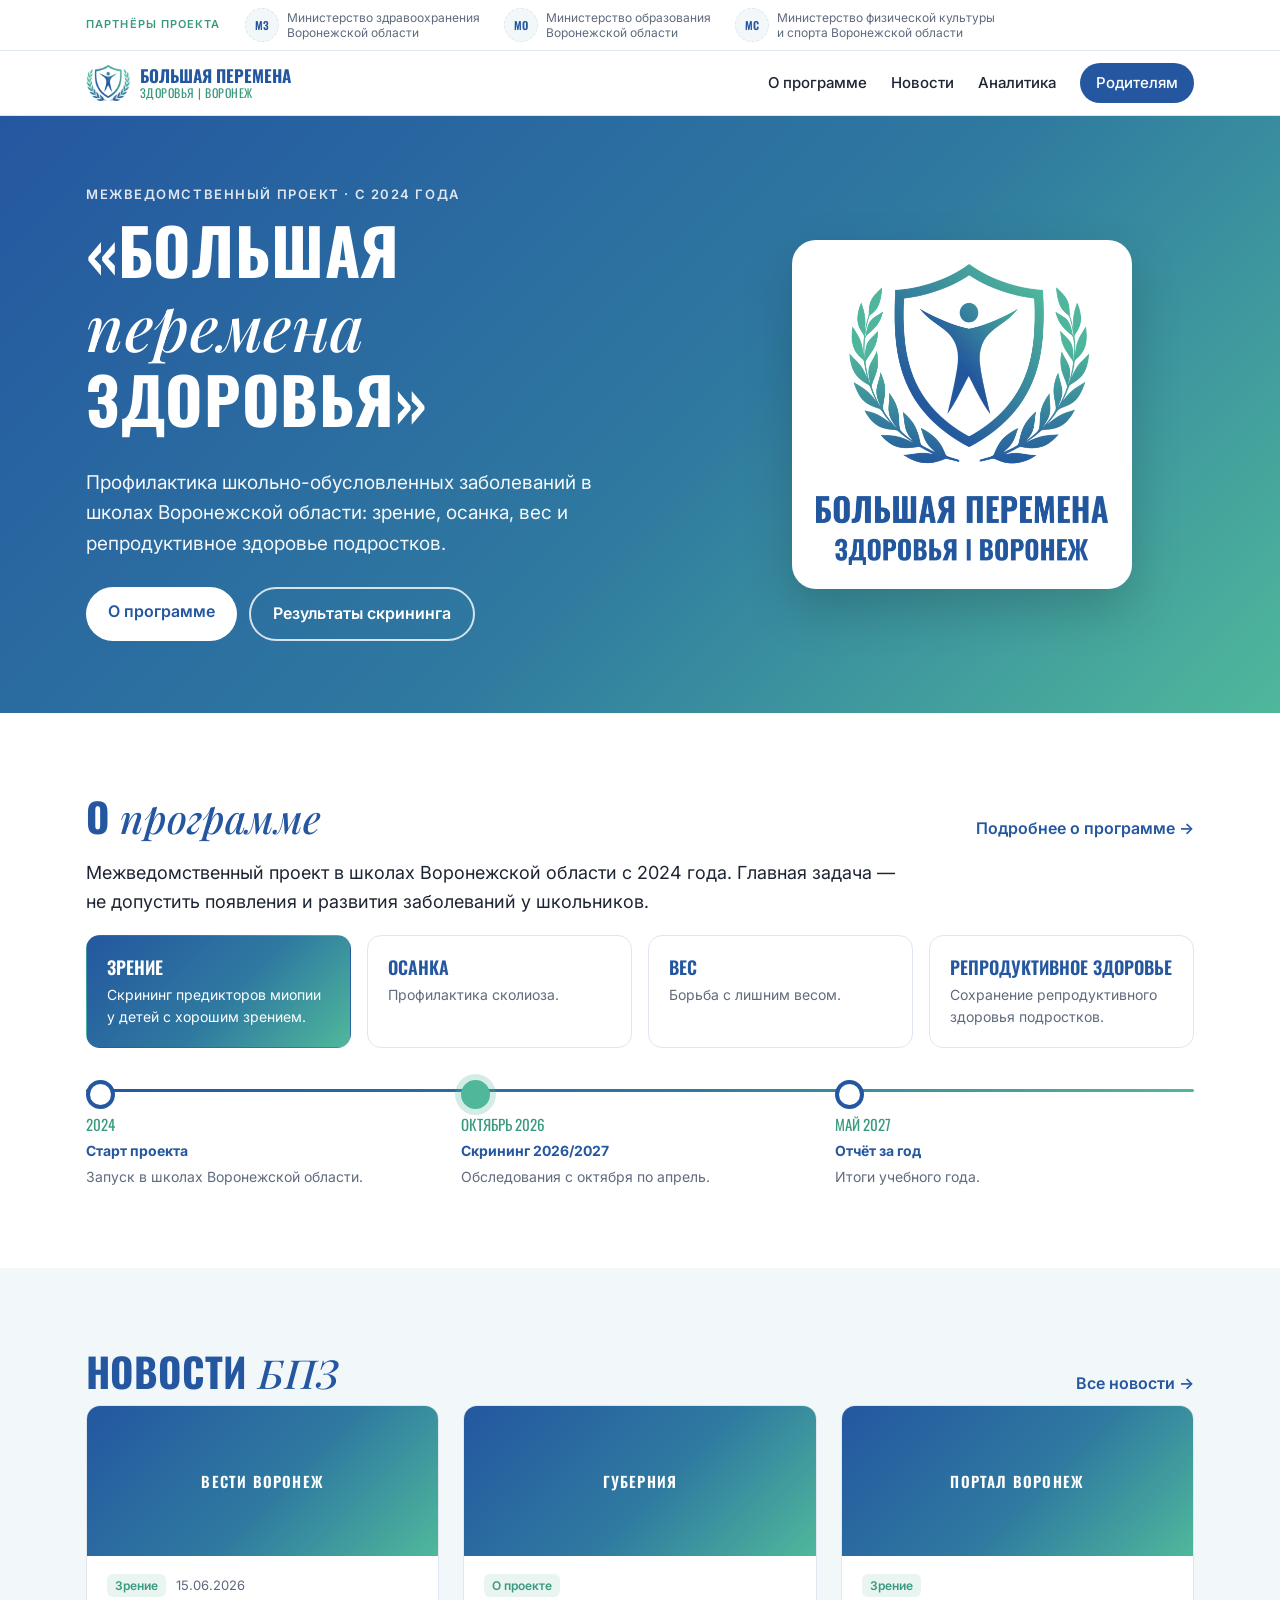
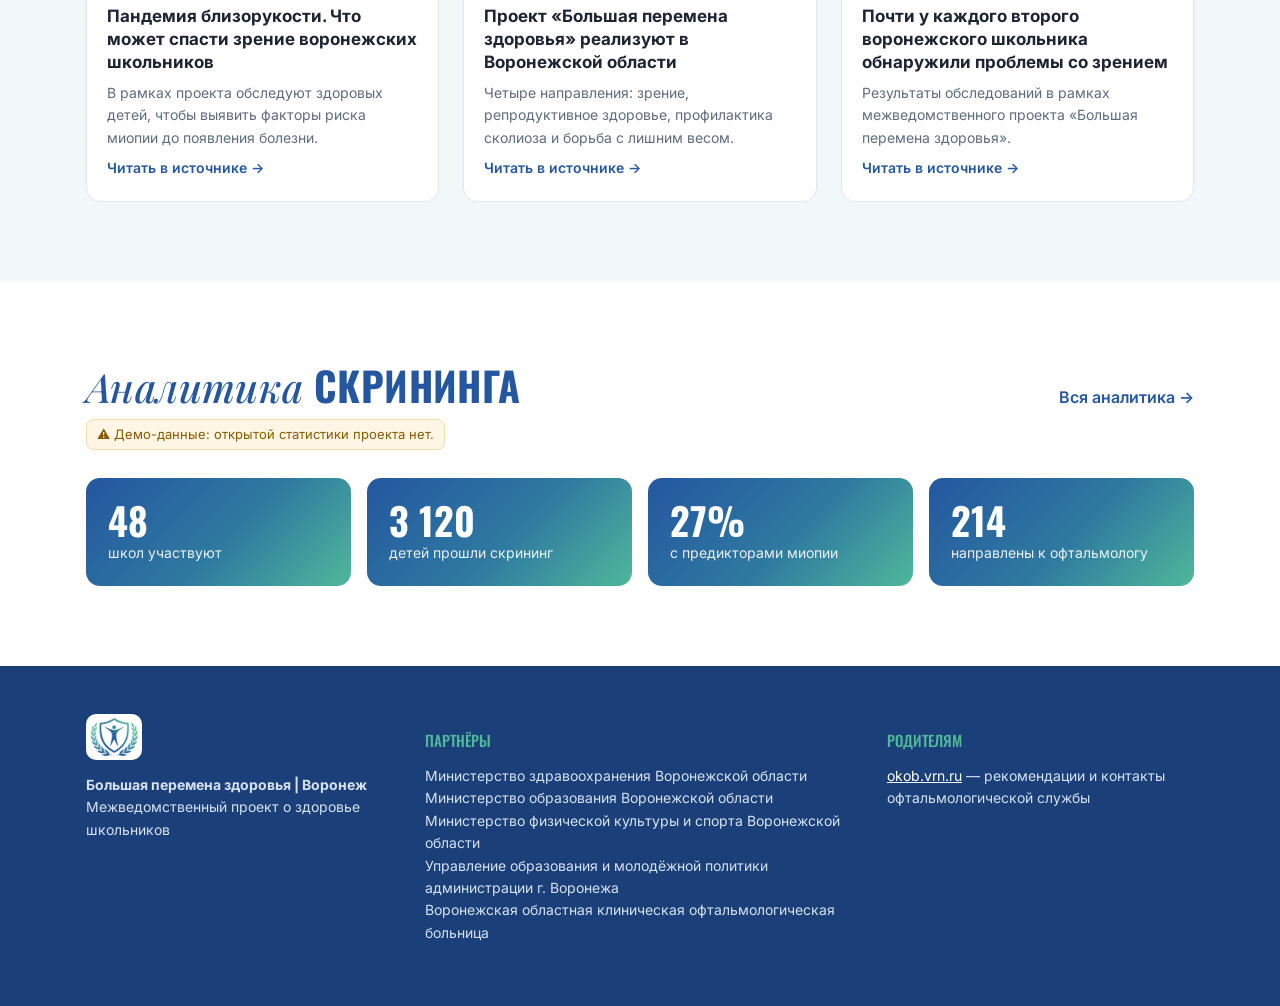
==== commit 97c61488: "Шапка: полоса с местами под логотипы министерств-партнёров Co-Authored-By: Claude Opus 5.5 <noreply@" ====
--- a/index.html
+++ b/index.html
@@ -11,6 +11,17 @@
 <link rel="stylesheet" href="styles.css">
 </head>
 <body>
+
+<div class="partners-bar">
+  <div class="wrap partners-bar__in">
+    <span class="partners-bar__lbl">Партнёры проекта</span>
+    <ul class="partners">
+      <li class="partner"><span class="partner__logo" data-abbr="МЗ"><img src="assets/partners/minzdrav.png" alt="" onerror="this.remove()"></span><span class="partner__name">Министерство здравоохранения<br>Воронежской области</span></li>
+      <li class="partner"><span class="partner__logo" data-abbr="МО"><img src="assets/partners/minobr.png" alt="" onerror="this.remove()"></span><span class="partner__name">Министерство образования<br>Воронежской области</span></li>
+      <li class="partner"><span class="partner__logo" data-abbr="МС"><img src="assets/partners/minsport.png" alt="" onerror="this.remove()"></span><span class="partner__name">Министерство физической культуры<br>и спорта Воронежской области</span></li>
+    </ul>
+  </div>
+</div>
 
 <header class="topbar">
   <div class="wrap topbar__in">
--- a/styles.css
+++ b/styles.css
@@ -207,3 +207,18 @@
   .timeline--short { grid-template-columns: 1fr; }
   .nav a[aria-current="page"] { box-shadow: inset 3px 0 0 var(--teal); }
 }
+
+/* partner ministries strip */
+.partners-bar { background: var(--surface); border-bottom: 1px solid var(--line); font-size: 12px; color: var(--muted); }
+.partners-bar__in { display: flex; align-items: center; gap: 12px 24px; padding-block: 8px; flex-wrap: wrap; }
+.partners-bar__lbl { text-transform: uppercase; letter-spacing: .1em; font-weight: 600; font-size: 11px; color: var(--teal-d); }
+.partners { list-style: none; margin: 0; padding: 0; display: flex; flex-wrap: wrap; gap: 8px 24px; }
+.partner { display: flex; align-items: center; gap: 8px; line-height: 1.25; }
+.partner__logo { position: relative; flex: none; width: 34px; height: 34px; border-radius: 50%; display: grid; place-items: center; background: var(--tint); border: 1px dashed var(--line); overflow: hidden; }
+.partner__logo::before { content: attr(data-abbr); font: 600 11px Oswald, sans-serif; color: var(--accent-text); }
+.partner__logo img { position: absolute; inset: 0; width: 100%; height: 100%; object-fit: contain; background: var(--surface); }
+.partner__logo:has(img) { border: 0; border-radius: 0; }
+@media (max-width: 720px) {
+  .partners-bar__lbl, .partner__name { display: none; }
+  .partners-bar__in { justify-content: center; }
+}
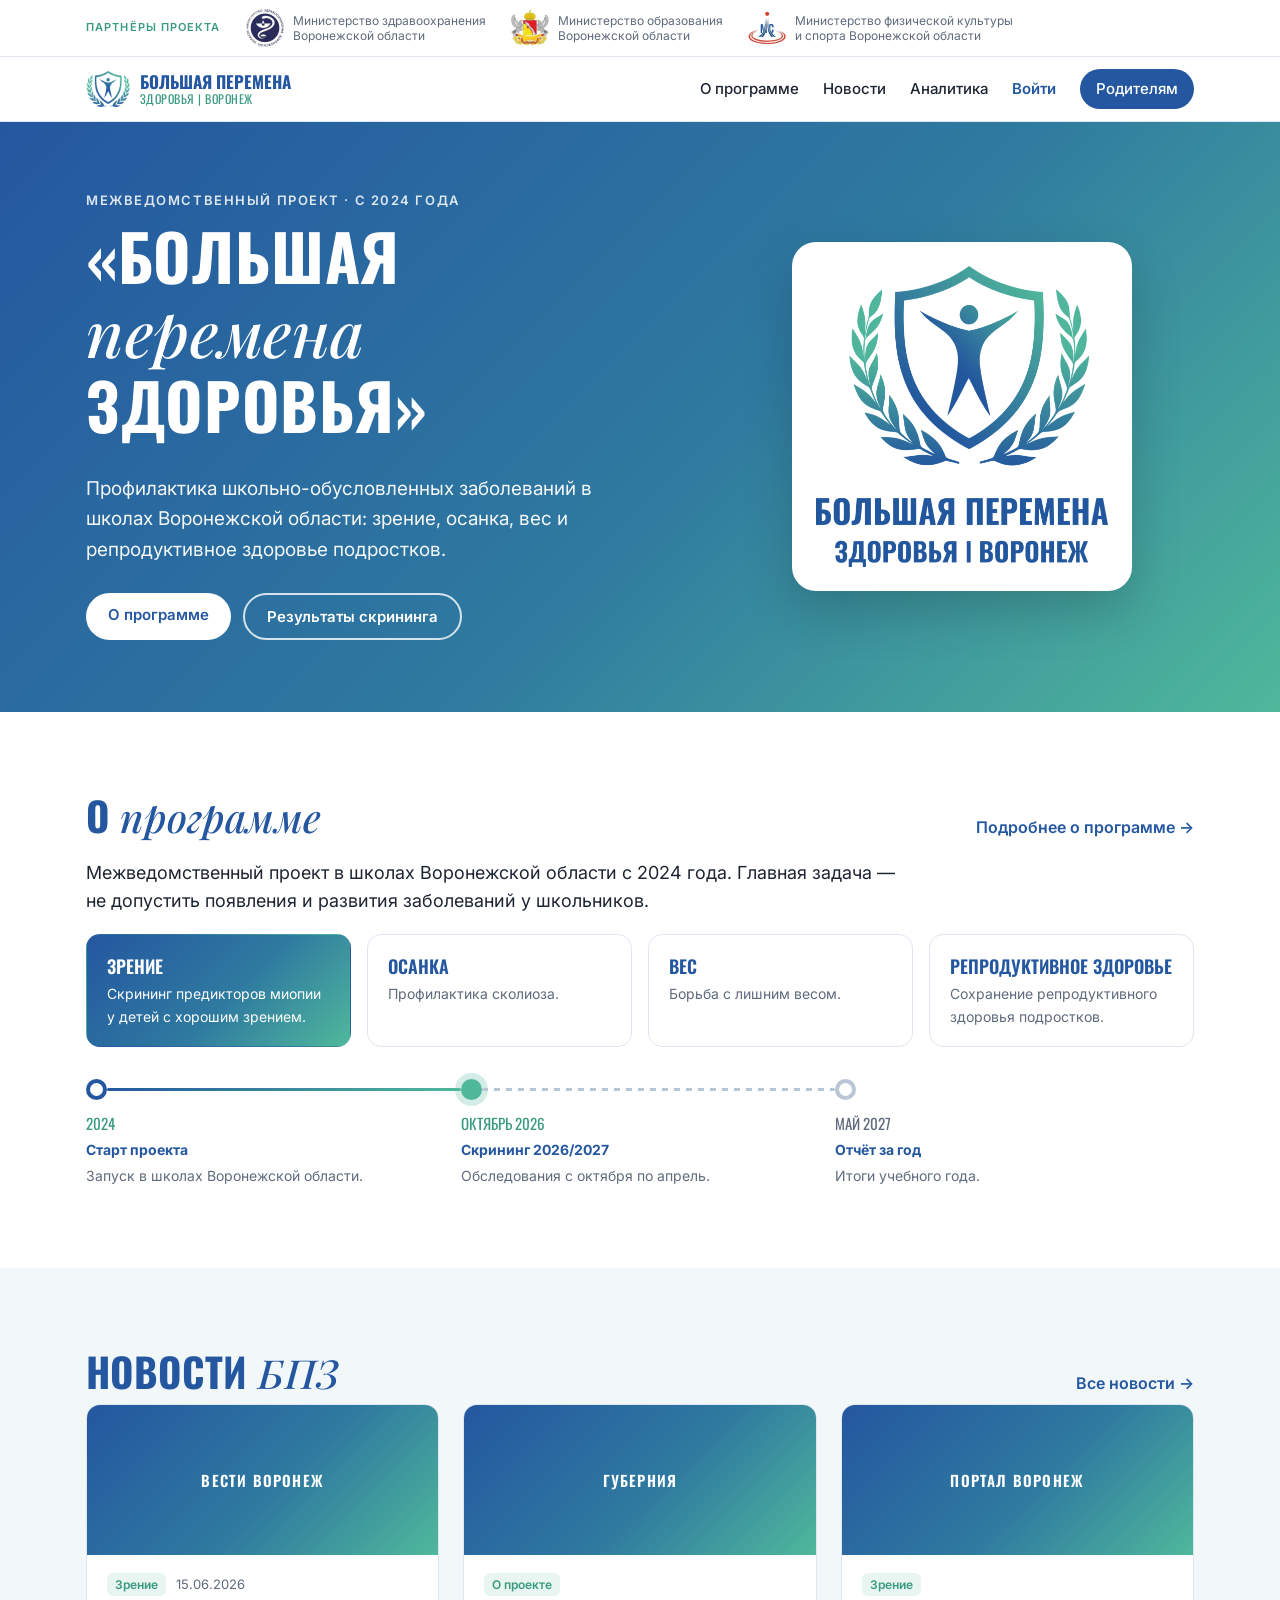
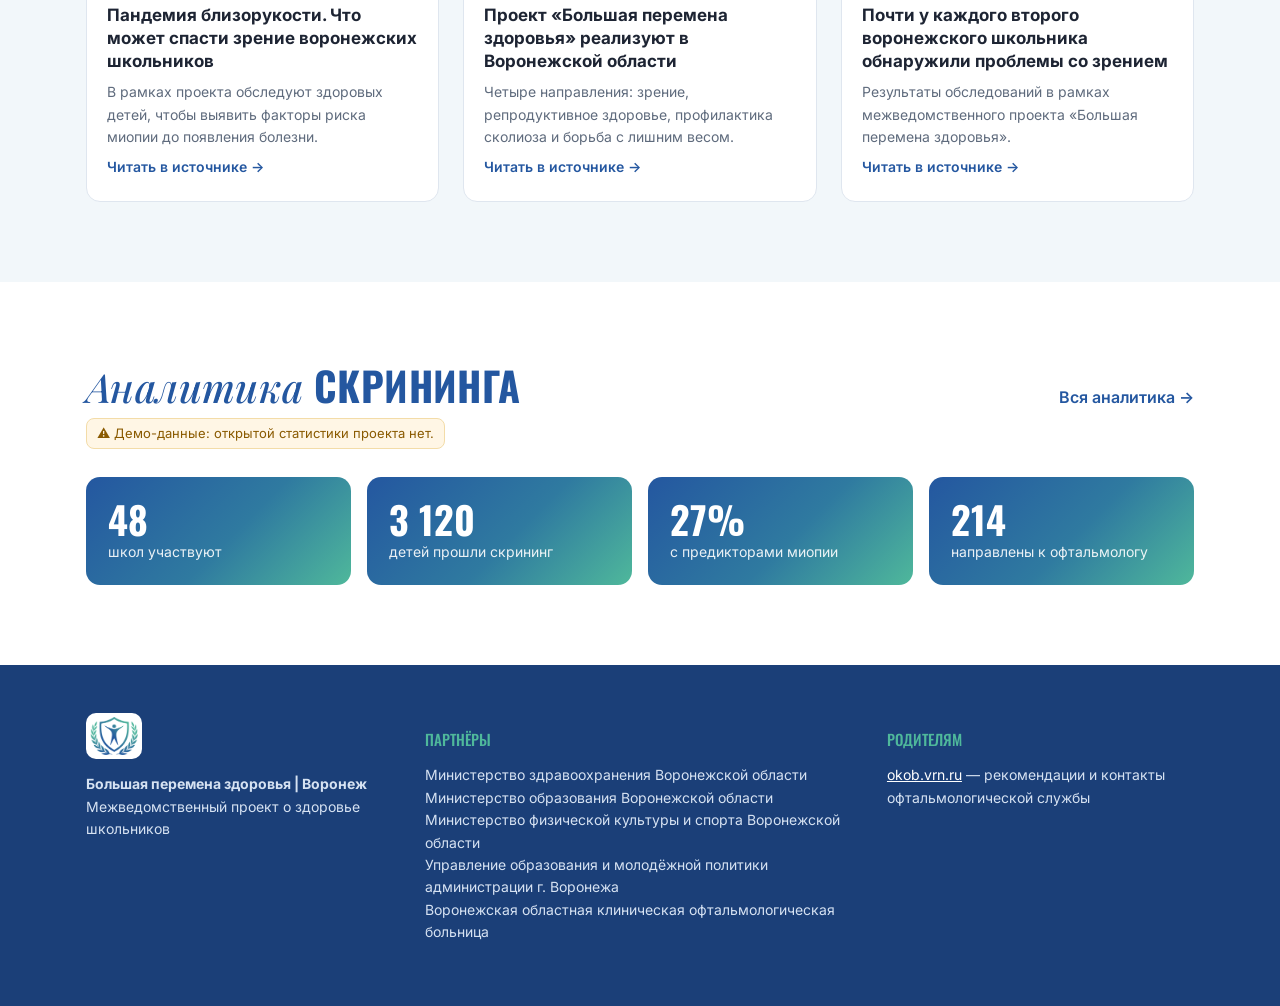
==== commit 0e9db42b: "Регистрация, вход, личный кабинет и панель администратора (демо) Роли: родитель, медработник школы, " ====
--- a/index.html
+++ b/index.html
@@ -34,6 +34,7 @@
       <a href="about.html">О программе</a>
       <a href="news.html">Новости</a>
       <a href="analytics.html">Аналитика</a>
+      <a href="login.html" class="nav__login" data-auth>Войти</a>
       <a href="https://okob.vrn.ru" target="_blank" rel="noopener" class="nav__cta">Родителям</a>
     </nav>
   </div>
@@ -124,6 +125,7 @@
   </div>
 </footer>
 
+<script src="auth.js"></script>
 <script src="app.js"></script>
 </body>
 </html>
--- a/styles.css
+++ b/styles.css
@@ -19,23 +19,29 @@
   --note-bg: #fff6e5;
   --note-fg: #8a5a00;
   --note-line: #f3dca8;
+  --rail-future: #b9c6d6;
+  --ok-bg: #e6f5ef; --ok-fg: #1f7a5c;
+  --warn-bg: #fff3dc; --warn-fg: #8a5a00;
+  --crit-bg: #fde8e6; --crit-fg: #b3261e;
+  --none-bg: #eef1f5;
 }
 @media (prefers-color-scheme: dark) {
   :root:not([data-theme="light"]) {
     --ink: #e4eaf3; --muted: #9aa8bb; --line: #2a3648; --bg: #0f1724; --tint: #131d2d;
     --accent-text: #8db8f0; --teal-d: #63c9ab; --surface: #172233; --header: rgba(15,23,36,.95);
     --goal: #16302b; --tag-bg: #1b3a33; --track: #26344a;
-    --note-bg: #33270f; --note-fg: #f0c873; --note-line: #5a4519; color-scheme: dark;
+    --note-bg: #33270f; --note-fg: #f0c873; --note-line: #5a4519; --rail-future: #4a5a70; --ok-bg: #14342b; --ok-fg: #6fd3ae; --warn-bg: #3a2c10; --warn-fg: #f0c873; --crit-bg: #3d1a18; --crit-fg: #ff9a90; --none-bg: #222e40; color-scheme: dark;
   }
 }
 :root[data-theme="dark"] {
   --ink: #e4eaf3; --muted: #9aa8bb; --line: #2a3648; --bg: #0f1724; --tint: #131d2d;
   --accent-text: #8db8f0; --teal-d: #63c9ab; --surface: #172233; --header: rgba(15,23,36,.95);
   --goal: #16302b; --tag-bg: #1b3a33; --track: #26344a;
-  --note-bg: #33270f; --note-fg: #f0c873; --note-line: #5a4519; color-scheme: dark;
-}
-
-* { box-sizing: border-box; }
+  --note-bg: #33270f; --note-fg: #f0c873; --note-line: #5a4519; --rail-future: #4a5a70; --ok-bg: #14342b; --ok-fg: #6fd3ae; --warn-bg: #3a2c10; --warn-fg: #f0c873; --crit-bg: #3d1a18; --crit-fg: #ff9a90; --none-bg: #222e40; color-scheme: dark;
+}
+
+*, *::before, *::after { box-sizing: border-box; }
+[hidden] { display: none !important; }
 html { scroll-behavior: smooth; scroll-padding-top: 72px; }
 body { margin: 0; font: 16px/1.6 Inter, system-ui, sans-serif; color: var(--ink); background: var(--bg); }
 img { max-width: 100%; display: block; }
@@ -95,7 +101,13 @@
 
 /* timeline */
 .timeline { list-style: none; margin: 0; padding: 0; display: grid; grid-template-columns: repeat(5, 1fr); gap: 16px; position: relative; }
-.timeline::before { content: ""; position: absolute; top: 9px; left: 0; right: 0; height: 3px; background: var(--grad); border-radius: 3px; }
+/* rail: segments between dots; filled up to the current stage, dashed after it */
+.timeline li:not(:last-child)::after { content: ""; position: absolute; top: 9px; left: 21px; width: calc(100% - 5px); height: 3px; border-radius: 3px;
+  background: repeating-linear-gradient(90deg, var(--rail-future) 0 6px, transparent 6px 12px); }
+.timeline li:has(~ li.is-now)::after { background: var(--blue); }
+.timeline li:has(+ li.is-now)::after { background: linear-gradient(90deg, var(--blue), var(--teal)); }
+.timeline li.is-now ~ li::before { border-color: var(--rail-future); }
+.timeline li.is-now ~ li time { color: var(--muted); }
 .timeline li { position: relative; padding-top: 32px; display: flex; flex-direction: column; gap: 4px; font-size: 14px; }
 .timeline li::before { content: ""; position: absolute; top: 0; left: 0; width: 21px; height: 21px; border-radius: 50%; background: var(--surface); border: 4px solid var(--blue); }
 .timeline li.is-now::before { background: var(--teal); border-color: var(--teal); box-shadow: 0 0 0 6px rgba(79,184,155,.25); }
@@ -164,7 +176,9 @@
   .news { grid-template-columns: 1fr 1fr; }
   .kpis { grid-template-columns: 1fr 1fr; }
   .timeline { grid-template-columns: 1fr; gap: 20px; padding-left: 36px; }
-  .timeline::before { top: 0; bottom: 0; left: 9px; right: auto; width: 3px; height: auto; }
+  .timeline li:not(:last-child)::after { top: 23px; left: -27px; width: 3px; height: calc(100% - 1px);
+    background: repeating-linear-gradient(180deg, var(--rail-future) 0 6px, transparent 6px 12px); }
+  .timeline li:has(+ li.is-now)::after { background: linear-gradient(180deg, var(--blue), var(--teal)); }
   .timeline li { padding-top: 0; }
   .timeline li::before { left: -36px; top: 2px; }
   .hbar { grid-template-columns: 1fr 48px; }
@@ -214,11 +228,99 @@
 .partners-bar__lbl { text-transform: uppercase; letter-spacing: .1em; font-weight: 600; font-size: 11px; color: var(--teal-d); }
 .partners { list-style: none; margin: 0; padding: 0; display: flex; flex-wrap: wrap; gap: 8px 24px; }
 .partner { display: flex; align-items: center; gap: 8px; line-height: 1.25; }
-.partner__logo { position: relative; flex: none; width: 34px; height: 34px; border-radius: 50%; display: grid; place-items: center; background: var(--tint); border: 1px dashed var(--line); overflow: hidden; }
+.partner__logo { position: relative; flex: none; width: 40px; height: 40px; border-radius: 50%; display: grid; place-items: center; background: var(--tint); border: 1px dashed var(--line); overflow: hidden; }
 .partner__logo::before { content: attr(data-abbr); font: 600 11px Oswald, sans-serif; color: var(--accent-text); }
 .partner__logo img { position: absolute; inset: 0; width: 100%; height: 100%; object-fit: contain; background: var(--surface); }
+.partner__logo:has(img), .partner__logo:has(img) img { background: transparent; }
 .partner__logo:has(img) { border: 0; border-radius: 0; }
 @media (max-width: 720px) {
-  .partners-bar__lbl, .partner__name { display: none; }
-  .partners-bar__in { justify-content: center; }
-}
+  .partners-bar__lbl { display: none; }
+  .partners { flex-direction: column; gap: 6px; }
+  .partner { font-size: 12px; }
+  .partner__logo { width: 32px; height: 32px; }
+}
+
+/* account: forms */
+.narrow { max-width: 720px; }
+.form { display: flex; flex-direction: column; gap: 18px; }
+.form fieldset { border: 0; padding: 0; margin: 0; }
+.form legend { font: 500 16px Oswald, sans-serif; text-transform: uppercase; color: var(--accent-text); margin-bottom: 10px; padding: 0; }
+.fields { display: grid; grid-template-columns: 1fr 1fr; gap: 14px 16px; }
+.fields > legend { grid-column: 1 / -1; }
+.fields--one { grid-template-columns: 1fr; }
+.field { display: flex; flex-direction: column; gap: 6px; font-size: 14px; font-weight: 500; min-width: 0; }
+.field small { color: var(--muted); font-weight: 400; }
+.field input, .field select, .field textarea { font: inherit; font-weight: 400; color: var(--ink); background: var(--bg); border: 1px solid var(--line); border-radius: 10px; padding: 10px 12px; width: 100%; }
+.field input:focus, .field select:focus, .field textarea:focus { outline: 2px solid var(--teal); outline-offset: 0; border-color: var(--teal); }
+.hint { grid-column: 1 / -1; margin: 0; font-size: 13px; color: var(--muted); }
+.roles { display: grid; grid-template-columns: 1fr 1fr; gap: 12px; }
+.roles legend { grid-column: 1 / -1; }
+.role { position: relative; cursor: pointer; }
+.role input { position: absolute; opacity: 0; }
+.role > span { display: flex; flex-direction: column; gap: 4px; height: 100%; padding: 14px 16px; border: 2px solid var(--line); border-radius: 12px; font-size: 13px; color: var(--muted); }
+.role b { font-size: 16px; color: var(--ink); }
+.role input:checked + span { border-color: var(--blue); background: var(--tint); }
+.role input:focus-visible + span { outline: 3px solid var(--teal); outline-offset: 2px; }
+.check { display: flex; gap: 10px; align-items: flex-start; font-size: 14px; cursor: pointer; }
+.check input { width: 18px; height: 18px; margin-top: 2px; accent-color: var(--blue); flex: none; }
+.check small { display: block; color: var(--muted); font-size: 12px; }
+.form__error { margin: 0; padding: 10px 12px; border-radius: 10px; background: var(--crit-bg); color: var(--crit-fg); font-size: 14px; }
+.form__ok { margin: 0; padding: 10px 12px; border-radius: 10px; background: var(--ok-bg); color: var(--ok-fg); font-size: 14px; }
+.form__group { margin: 8px 0 0; padding: 6px 12px; border-radius: 8px; background: var(--teal); color: #fff; font-weight: 600; font-size: 14px; display: flex; justify-content: space-between; gap: 8px; flex-wrap: wrap; }
+.form__group small { font-weight: 400; opacity: .9; }
+.form__group--med { background: var(--blue); }
+.btn { cursor: pointer; font: 600 15px Inter, sans-serif; }
+.btn--primary { background: var(--blue); color: #fff; border: 0; align-self: flex-start; }
+.btn--outline { background: transparent; color: var(--accent-text); border: 2px solid var(--line); }
+.btn--outline:hover { border-color: var(--accent-text); }
+.btn--sm { padding: 6px 12px; font-size: 13px; }
+.link-btn { background: none; border: 0; padding: 0; color: var(--muted); font: inherit; font-size: 13px; text-decoration: underline; cursor: pointer; align-self: flex-start; }
+.demo-login { margin-top: 24px; display: flex; flex-direction: column; gap: 12px; }
+.demo-login h3, .demo-login p { margin: 0; }
+.demo-login__btns { display: flex; flex-wrap: wrap; gap: 10px; }
+.nav__login { font-weight: 600 !important; color: var(--accent-text) !important; }
+
+/* cabinet */
+.cab-head { display: flex; justify-content: space-between; align-items: flex-end; flex-wrap: wrap; gap: 16px; margin-bottom: 24px; }
+.cab-head h2 { margin: 0; }
+.cab-head .muted { margin: 4px 0 0; }
+.cab-medic { display: grid; grid-template-columns: 1.2fr 1fr; gap: 24px; align-items: start; }
+.card--alert { border-color: var(--crit-fg); background: var(--crit-bg); }
+.empty { max-width: 560px; display: flex; flex-direction: column; gap: 8px; }
+.empty h3, .empty p { margin: 0; }
+.dl { display: grid; grid-template-columns: auto 1fr; gap: 10px 16px; margin: 0; font-size: 15px; }
+.dl dt { color: var(--muted); }
+.dl dd { margin: 0; min-width: 0; }
+.risk { display: inline-block; padding: 3px 10px; border-radius: 999px; font-size: 12px; font-weight: 600; white-space: nowrap; }
+.risk--0 { background: var(--ok-bg); color: var(--ok-fg); }
+.risk--1 { background: var(--tag-bg); color: var(--teal-d); }
+.risk--2 { background: var(--warn-bg); color: var(--warn-fg); }
+.risk--3 { background: var(--crit-bg); color: var(--crit-fg); }
+.risk--none { background: var(--none-bg); color: var(--muted); }
+
+/* tables */
+.tbl { width: 100%; border-collapse: collapse; font-size: 14px; font-variant-numeric: tabular-nums; }
+.tbl th { text-align: left; font-weight: 600; color: var(--muted); font-size: 12px; text-transform: uppercase; letter-spacing: .06em; padding: 8px 10px; border-bottom: 1px solid var(--line); }
+.tbl td { padding: 10px; border-bottom: 1px solid var(--line); vertical-align: middle; }
+.tbl tbody tr[data-id] { cursor: pointer; }
+.tbl tbody tr[data-id]:hover, .tbl tbody tr.is-active { background: var(--tint); }
+.tbl tbody tr.is-active td:first-child { box-shadow: inset 3px 0 0 var(--blue); }
+.tbl__act { white-space: nowrap; text-align: right; }
+.tbl__act .btn + .btn { margin-left: 6px; }
+.status { font-size: 12px; font-weight: 600; padding: 2px 8px; border-radius: 6px; }
+.status--active { background: var(--ok-bg); color: var(--ok-fg); }
+.status--pending { background: var(--warn-bg); color: var(--warn-fg); }
+.status--blocked { background: var(--none-bg); color: var(--muted); }
+.count { display: inline-grid; place-items: center; min-width: 20px; height: 20px; padding: 0 6px; border-radius: 999px; background: var(--crit-fg); color: #fff; font-size: 11px; margin-left: 4px; }
+.progress { display: flex; align-items: center; gap: 10px; min-width: 160px; }
+.progress .hbar__track { flex: 1; }
+.progress span { font-size: 13px; white-space: nowrap; }
+.grid2--top { align-items: start; }
+.news-admin { list-style: none; margin: 0; padding: 0; display: flex; flex-direction: column; }
+.news-admin li { display: flex; justify-content: space-between; align-items: center; gap: 12px; padding: 10px 0; border-bottom: 1px solid var(--line); }
+.news-admin li div { display: flex; flex-direction: column; min-width: 0; }
+.news-admin .muted { margin: 0; font-size: 13px; }
+textarea { resize: vertical; }
+
+@media (max-width: 900px) { .cab-medic { grid-template-columns: 1fr; } }
+@media (max-width: 560px) { .fields, .roles { grid-template-columns: 1fr; } }
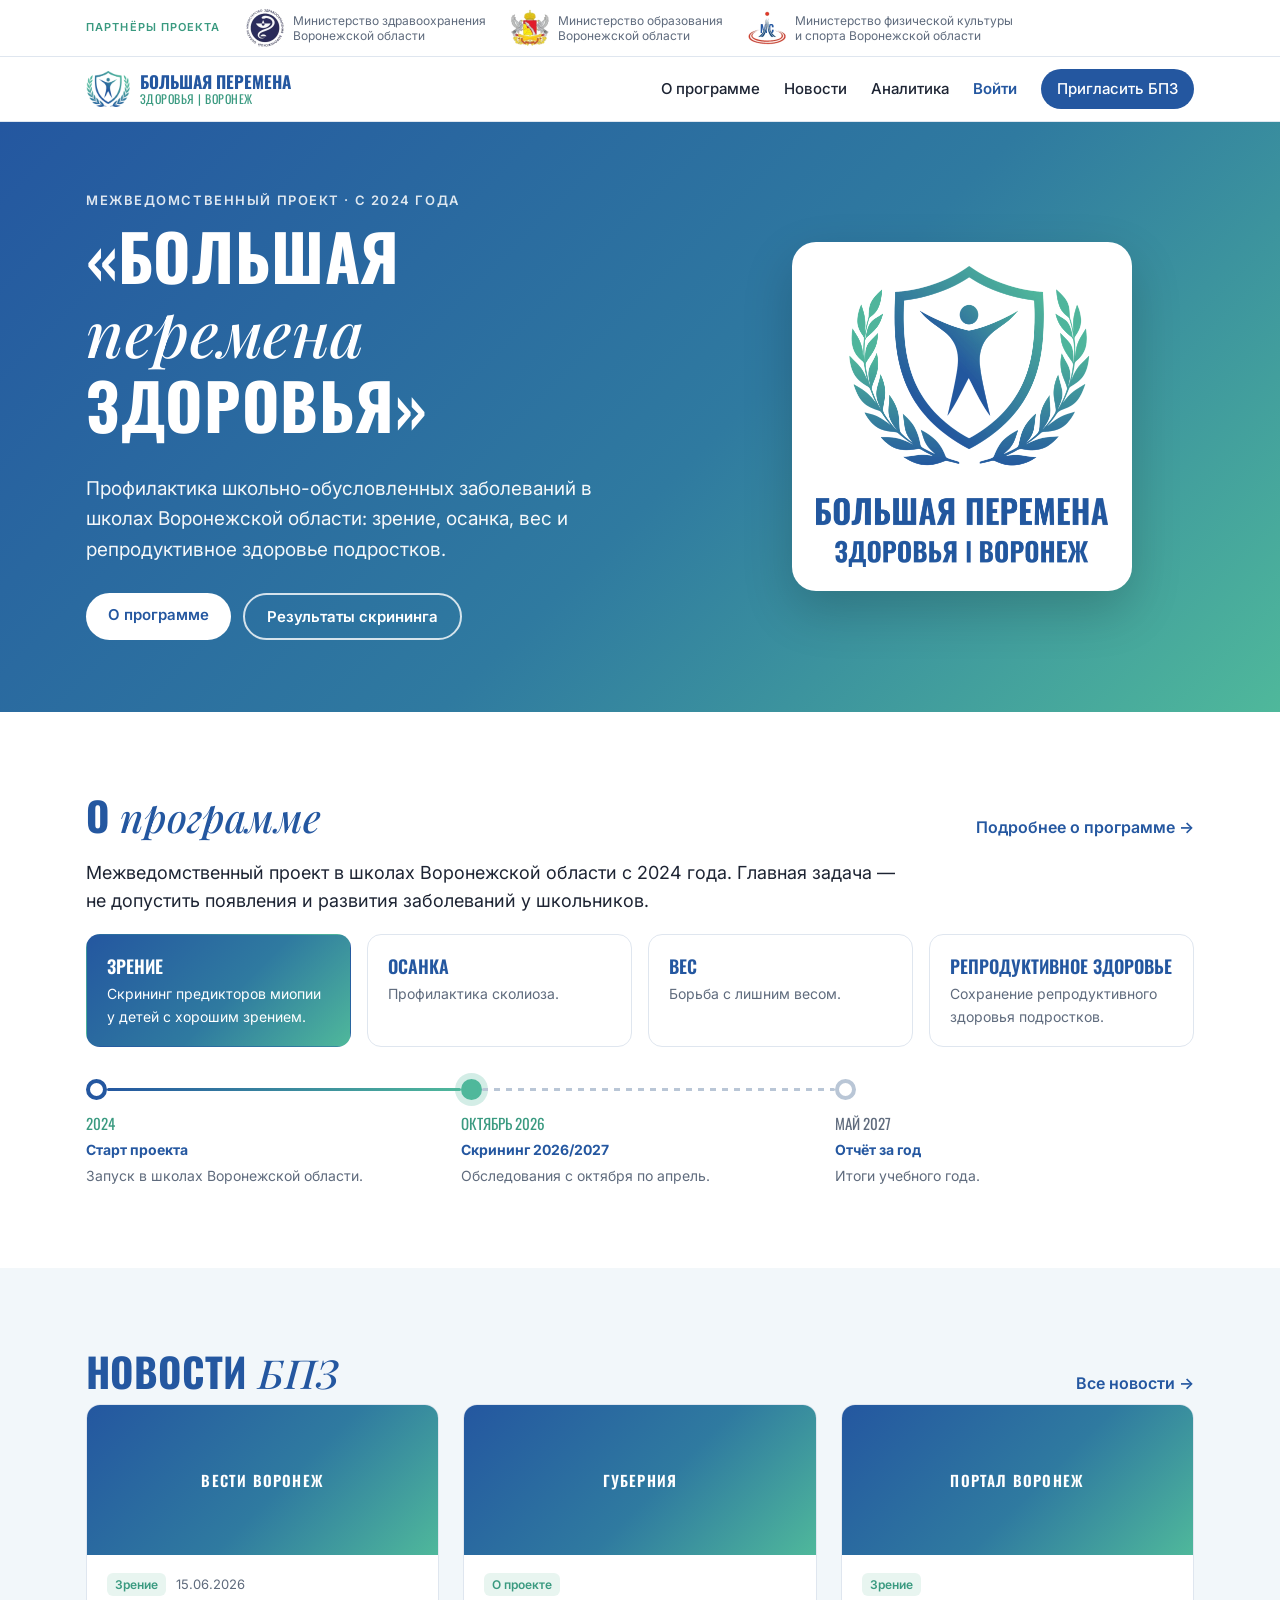
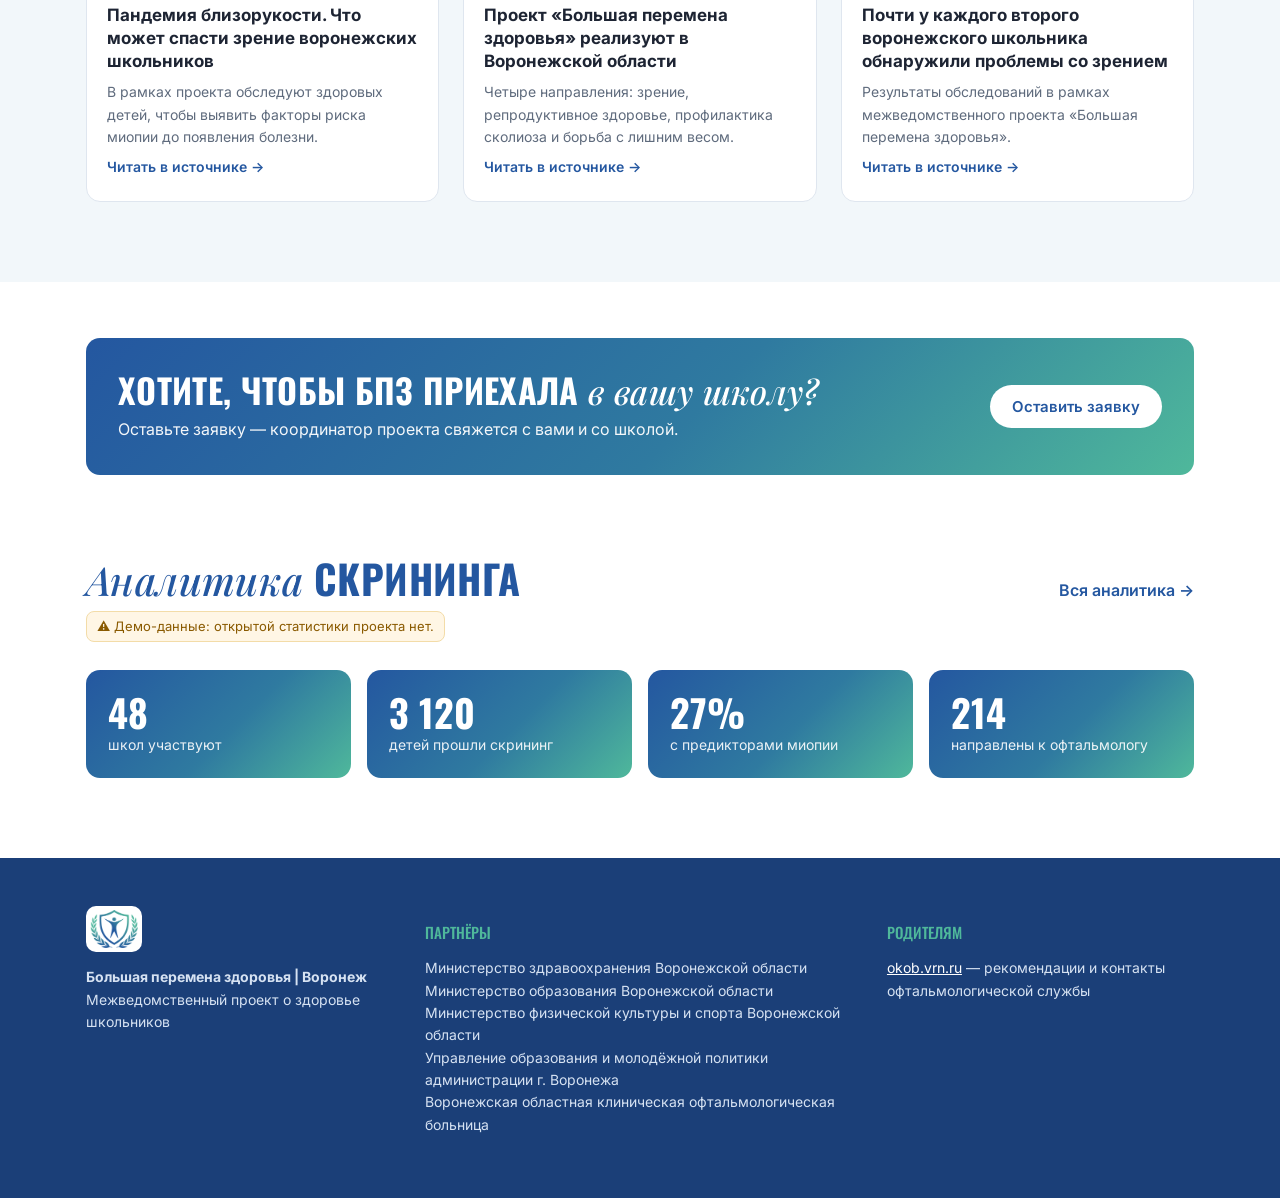
==== commit 21c069b1: "Убран кабинет родителя; добавлена заявка «Пригласить БПЗ в школу» Родители больше не регистрируются " ====
--- a/index.html
+++ b/index.html
@@ -35,7 +35,7 @@
       <a href="news.html">Новости</a>
       <a href="analytics.html">Аналитика</a>
       <a href="login.html" class="nav__login" data-auth>Войти</a>
-      <a href="https://okob.vrn.ru" target="_blank" rel="noopener" class="nav__cta">Родителям</a>
+      <a href="request.html" class="nav__cta">Пригласить БПЗ</a>
     </nav>
   </div>
 </header>
@@ -90,6 +90,19 @@
     </div>
   </section>
 
+  <!-- ЗАЯВКА -->
+  <section class="section section--cta">
+    <div class="wrap">
+      <div class="cta">
+        <div>
+          <h2>Хотите, чтобы БПЗ приехала <em>в вашу школу?</em></h2>
+          <p>Оставьте заявку — координатор проекта свяжется с вами и со школой.</p>
+        </div>
+        <a href="request.html" class="btn btn--light">Оставить заявку</a>
+      </div>
+    </div>
+  </section>
+
   <!-- 3. АНАЛИТИКА -->
   <section class="section">
     <div class="wrap">
--- a/styles.css
+++ b/styles.css
@@ -324,3 +324,16 @@
 
 @media (max-width: 900px) { .cab-medic { grid-template-columns: 1fr; } }
 @media (max-width: 560px) { .fields, .roles { grid-template-columns: 1fr; } }
+
+/* request form + CTA */
+.field--wide { grid-column: 1 / -1; }
+.ages { border: 0; padding: 0; margin: 0; display: flex; flex-wrap: wrap; gap: 8px 20px; }
+.ages legend { font: 500 14px Inter, sans-serif; text-transform: none; color: var(--ink); margin-bottom: 8px; width: 100%; }
+.section--cta { padding-block: 0; }
+.cta { display: flex; align-items: center; justify-content: space-between; flex-wrap: wrap; gap: 20px 32px; background: var(--grad); color: #fff; border-radius: var(--radius); padding: 32px; margin-top: 56px; }
+@media (max-width: 560px) { .cta { padding: 24px; } }
+.cta h2 { color: #fff; margin: 0 0 6px; font-size: clamp(24px, 3.4vw, 34px); }
+.cta p { margin: 0; opacity: .95; }
+#adminBody { display: flex; flex-direction: column; gap: 24px; }
+#adminBody > .grid2 { margin: 0; }
+.req-status { font: inherit; font-size: 13px; padding: 6px 8px; border-radius: 8px; border: 1px solid var(--line); background: var(--bg); color: var(--ink); }
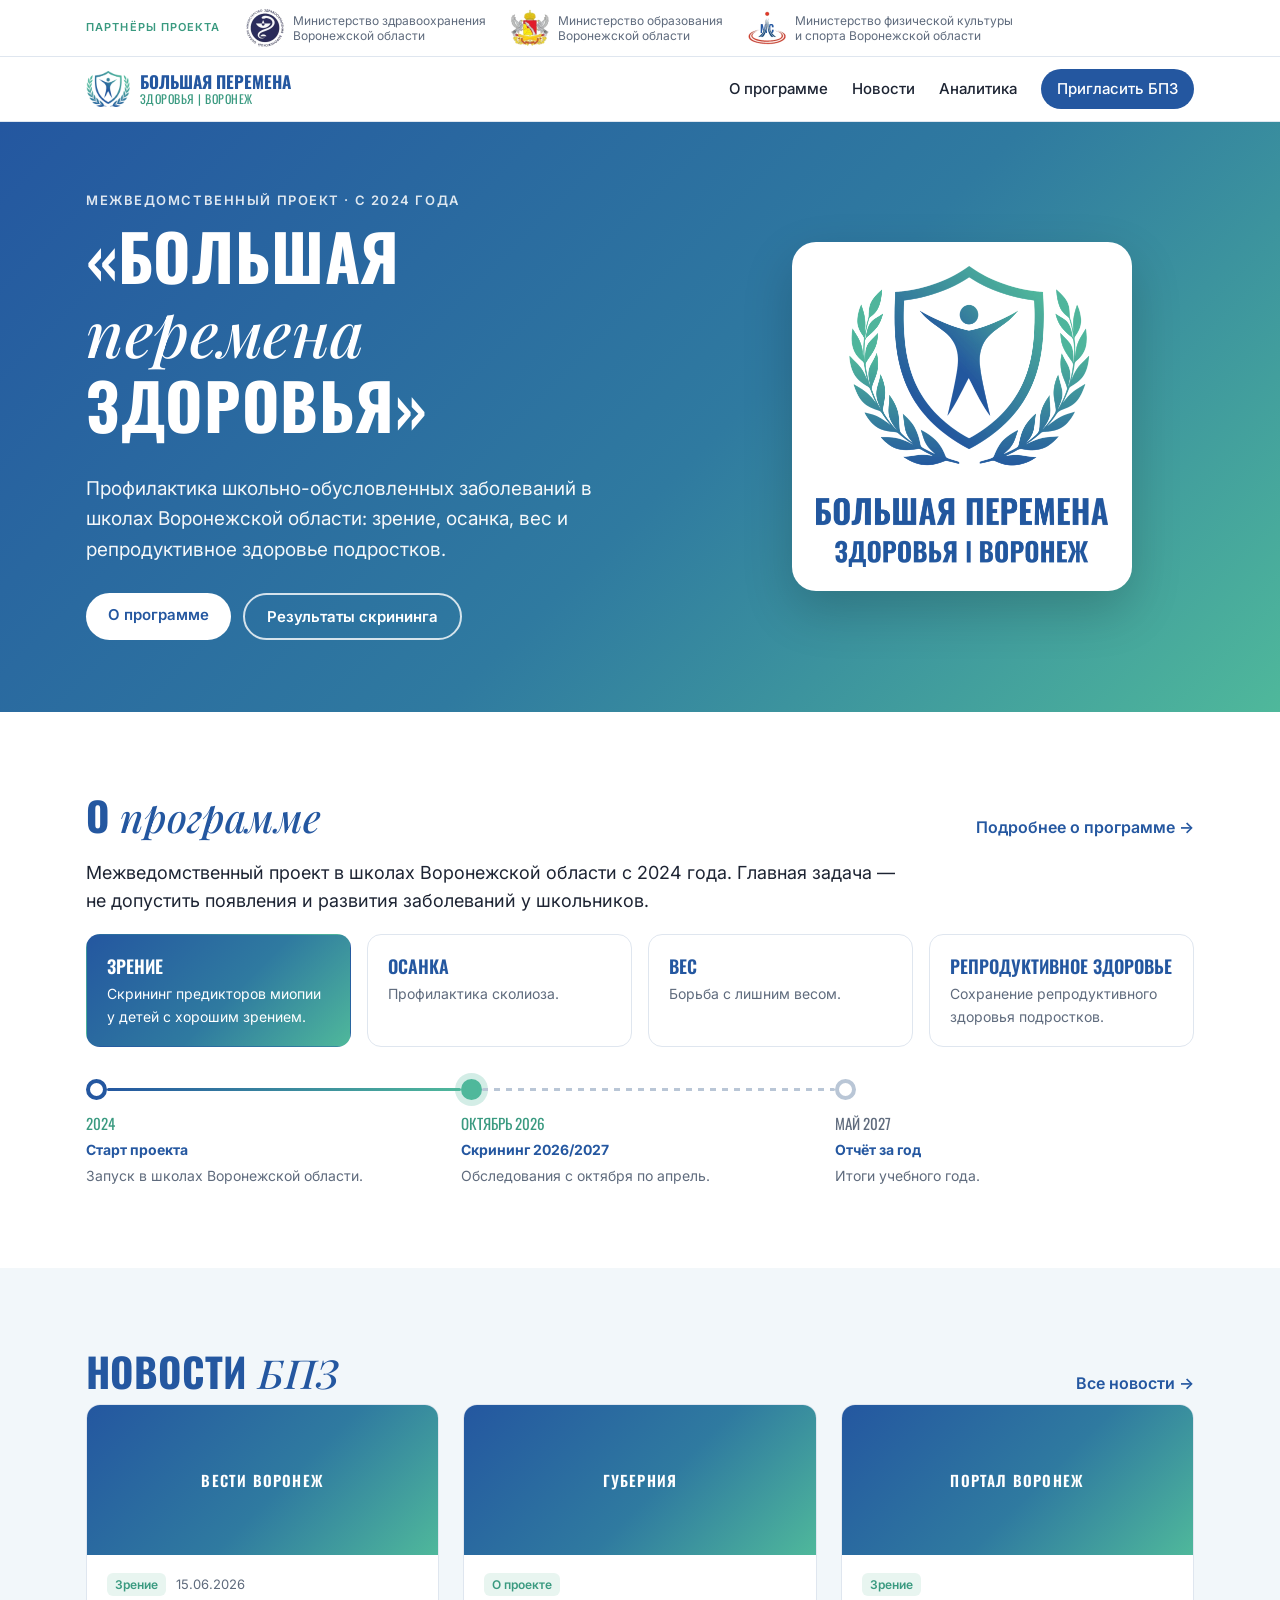
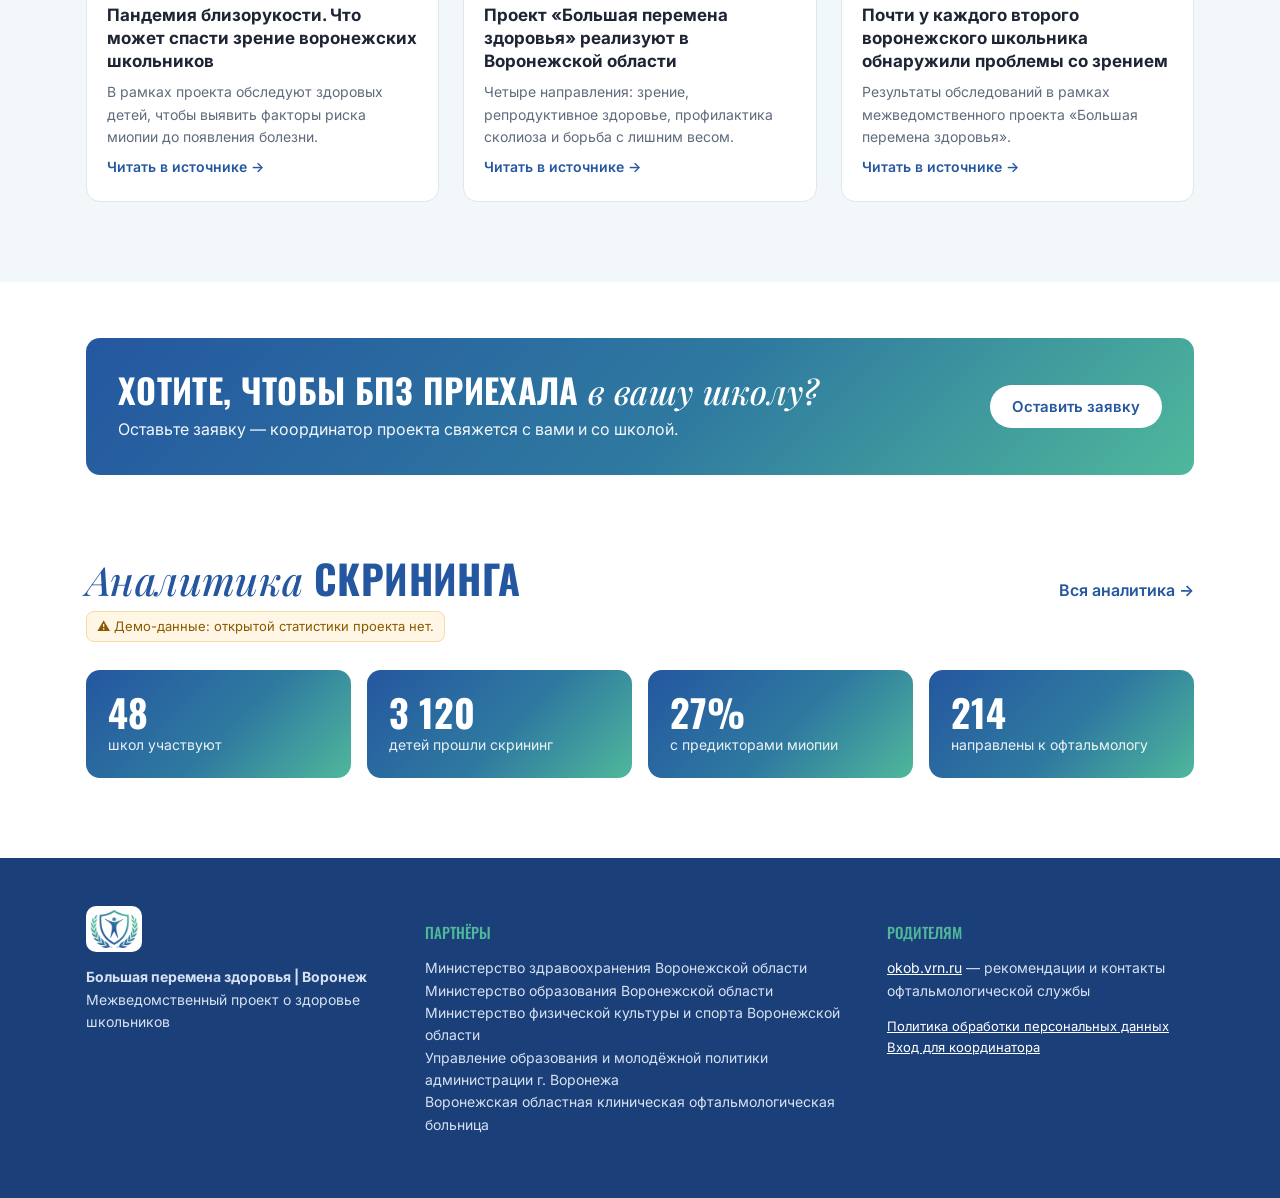
==== commit bd21bf6e: "PHP-бэкенд для заявок родителей; удалён кабинет медработника - api/: приём заявок в MySQL с письмом " ====
--- a/index.html
+++ b/index.html
@@ -34,7 +34,6 @@
       <a href="about.html">О программе</a>
       <a href="news.html">Новости</a>
       <a href="analytics.html">Аналитика</a>
-      <a href="login.html" class="nav__login" data-auth>Войти</a>
       <a href="request.html" class="nav__cta">Пригласить БПЗ</a>
     </nav>
   </div>
@@ -134,11 +133,12 @@
     <div>
       <p class="footer__h">Родителям</p>
       <p><a href="https://okob.vrn.ru" target="_blank" rel="noopener">okob.vrn.ru</a> — рекомендации и контакты офтальмологической службы</p>
+      <p class="footer__links"><a href="politika.html">Политика обработки персональных данных</a><br><a href="login.html">Вход для координатора</a></p>
     </div>
   </div>
 </footer>
 
-<script src="auth.js"></script>
+<script src="store.js"></script>
 <script src="app.js"></script>
 </body>
 </html>
--- a/styles.css
+++ b/styles.css
@@ -284,7 +284,8 @@
 .cab-head { display: flex; justify-content: space-between; align-items: flex-end; flex-wrap: wrap; gap: 16px; margin-bottom: 24px; }
 .cab-head h2 { margin: 0; }
 .cab-head .muted { margin: 4px 0 0; }
-.cab-medic { display: grid; grid-template-columns: 1.2fr 1fr; gap: 24px; align-items: start; }
+.cab-medic { display: grid; grid-template-columns: minmax(0, 1fr) minmax(0, 1fr); gap: 24px; align-items: start; }
+.cab-reports { margin-bottom: 24px; }
 .card--alert { border-color: var(--crit-fg); background: var(--crit-bg); }
 .empty { max-width: 560px; display: flex; flex-direction: column; gap: 8px; }
 .empty h3, .empty p { margin: 0; }
@@ -322,7 +323,7 @@
 .news-admin .muted { margin: 0; font-size: 13px; }
 textarea { resize: vertical; }
 
-@media (max-width: 900px) { .cab-medic { grid-template-columns: 1fr; } }
+@media (max-width: 900px) { .cab-medic { grid-template-columns: minmax(0, 1fr); } }
 @media (max-width: 560px) { .fields, .roles { grid-template-columns: 1fr; } }
 
 /* request form + CTA */
@@ -337,3 +338,24 @@
 #adminBody { display: flex; flex-direction: column; gap: 24px; }
 #adminBody > .grid2 { margin: 0; }
 .req-status { font: inherit; font-size: 13px; padding: 6px 8px; border-radius: 8px; border: 1px solid var(--line); background: var(--bg); color: var(--ink); }
+
+/* medic: class reports */
+.fields--levels { grid-template-columns: 1fr 1fr; }
+.fields--levels .field span { font-size: 13px; }
+.num { display: inline-grid; place-items: center; min-width: 28px; padding: 2px 6px; border-radius: 6px; font-weight: 600; font-size: 13px; }
+.num.risk--0 { background: var(--ok-bg); color: var(--ok-fg); }
+.num.risk--1 { background: var(--tag-bg); color: var(--teal-d); }
+.num.risk--2 { background: var(--warn-bg); color: var(--warn-fg); }
+.num.risk--3 { background: var(--crit-bg); color: var(--crit-fg); }
+.tbl tfoot td { font-weight: 600; border-bottom: 0; border-top: 2px solid var(--line); }
+.tbl tbody tr.is-active { background: var(--tint); }
+.calc__grid { display: grid; grid-template-columns: 1fr; gap: 12px; }
+.calc__col { display: flex; flex-direction: column; gap: 12px; }
+.calc__result { margin: 8px 0 0; display: flex; align-items: center; gap: 12px; flex-wrap: wrap; }
+
+/* honeypot, policy, footer links */
+.hp { position: absolute; left: -10000px; width: 1px; height: 1px; overflow: hidden; }
+.prose h3 { margin-top: 28px; }
+.prose p { max-width: 68ch; }
+.footer__links { font-size: 13px; }
+button:disabled { opacity: .6; cursor: progress; }
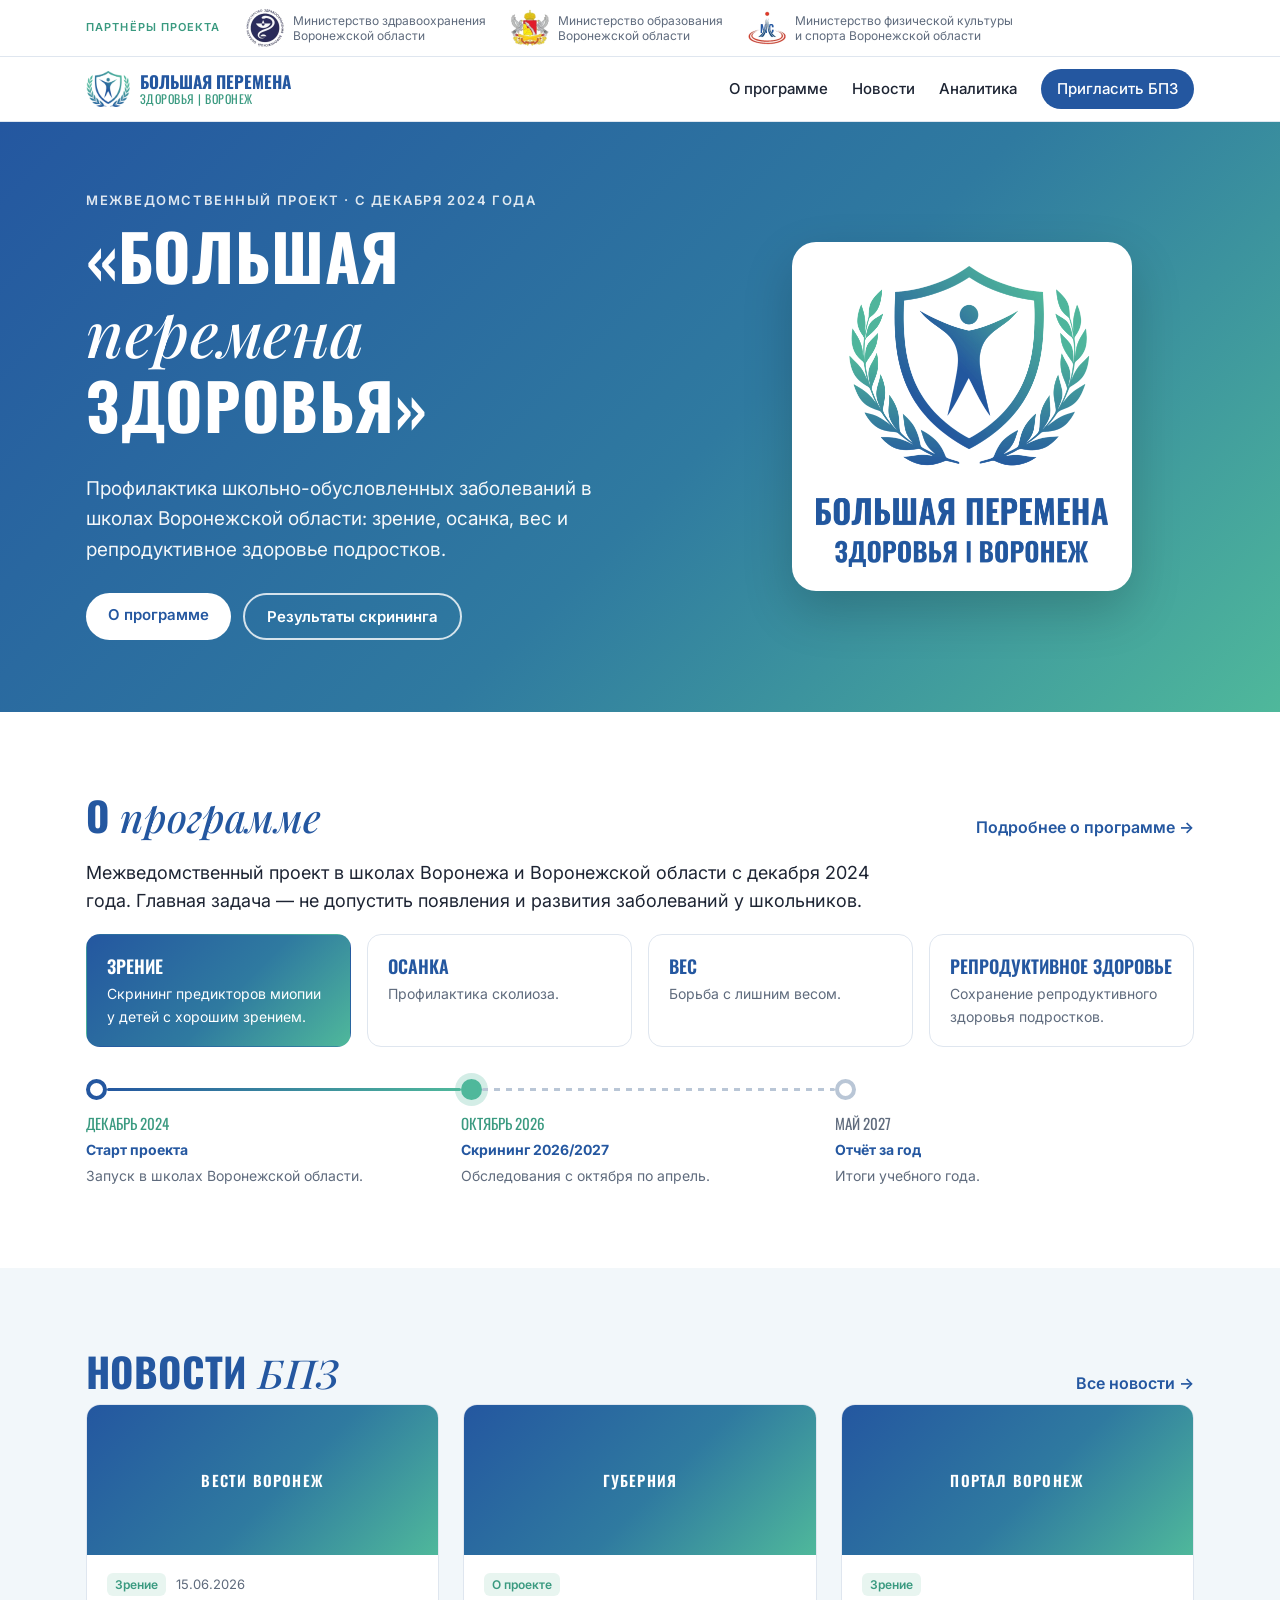
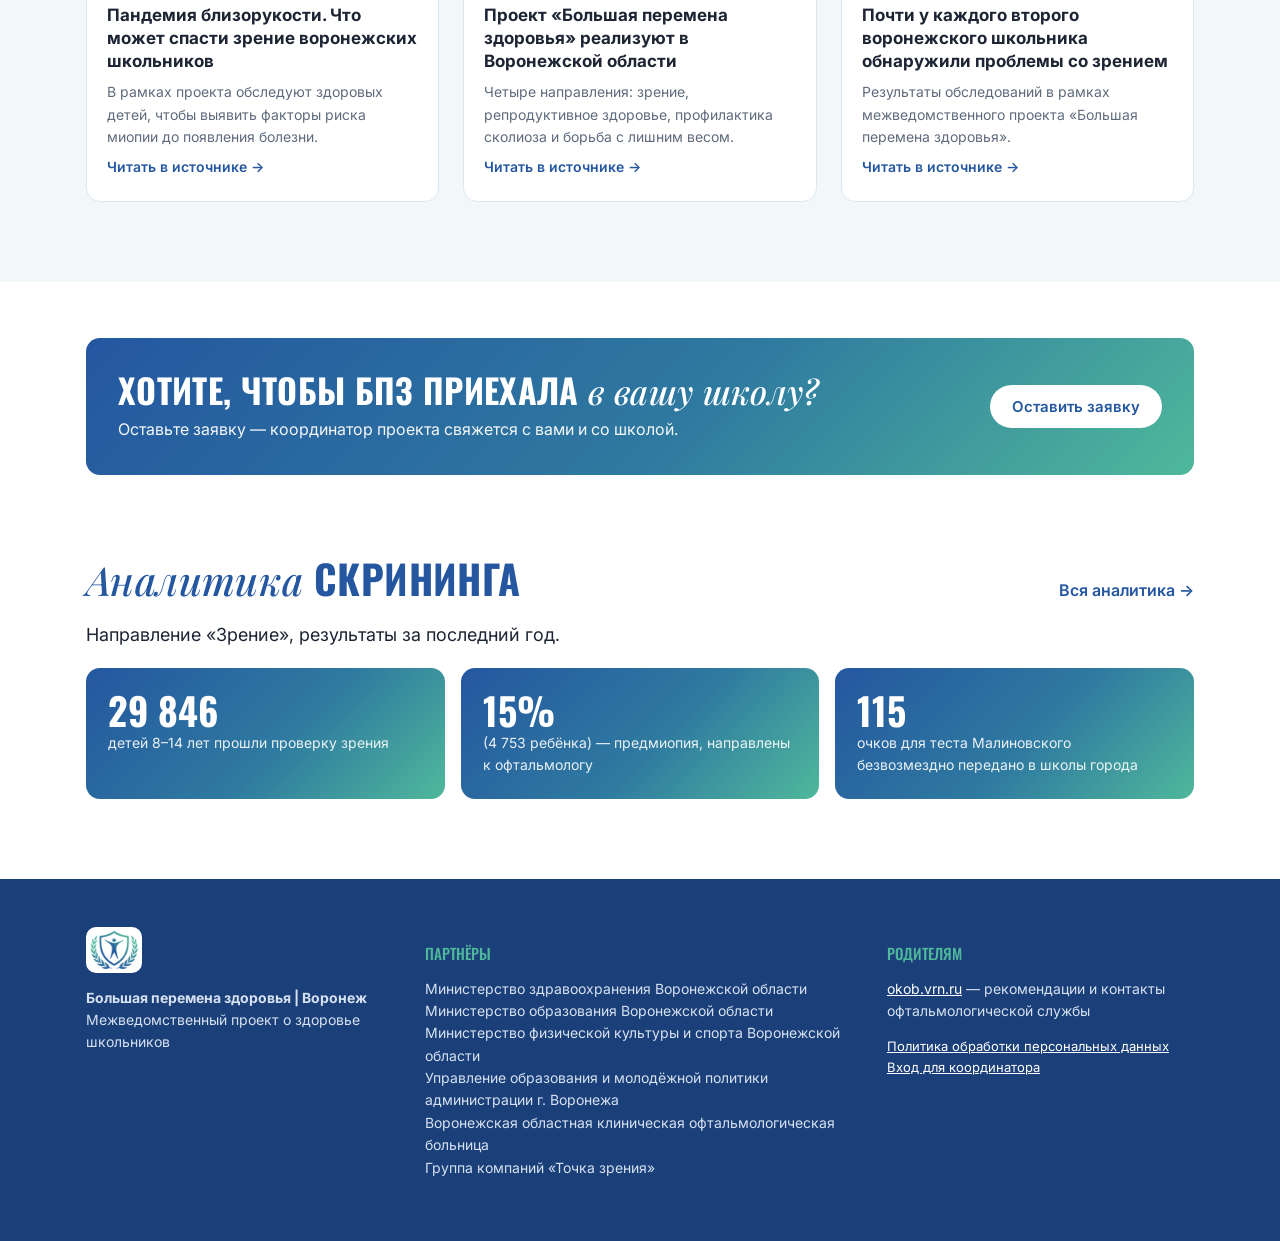
==== commit 02c64ed1: "Реальные итоги направления «Зрение», старт в декабре 2024, данные IMI - Аналитика: 29 846 детей 8–14" ====
--- a/index.html
+++ b/index.html
@@ -44,7 +44,7 @@
   <section class="hero">
     <div class="wrap hero__in">
       <div>
-        <p class="eyebrow">Межведомственный проект · с 2024 года</p>
+        <p class="eyebrow">Межведомственный проект · с декабря 2024 года</p>
         <h1>«Большая <em>перемена</em> здоровья»</h1>
         <p class="lead">Профилактика школьно-обусловленных заболеваний в школах Воронежской области: зрение, осанка, вес и репродуктивное здоровье подростков.</p>
         <div class="hero__btns">
@@ -63,7 +63,7 @@
         <h2>О <em>программе</em></h2>
         <a href="about.html" class="more">Подробнее о программе →</a>
       </div>
-      <p class="intro">Межведомственный проект в школах Воронежской области с 2024 года. Главная задача — не допустить появления и развития заболеваний у школьников.</p>
+      <p class="intro">Межведомственный проект в школах Воронежа и Воронежской области с декабря 2024 года. Главная задача — не допустить появления и развития заболеваний у школьников.</p>
       <div class="dirs">
         <div class="dir dir--main"><b>Зрение</b><span>Скрининг предикторов миопии у детей с хорошим зрением.</span></div>
         <div class="dir"><b>Осанка</b><span>Профилактика сколиоза.</span></div>
@@ -71,7 +71,7 @@
         <div class="dir"><b>Репродуктивное здоровье</b><span>Сохранение репродуктивного здоровья подростков.</span></div>
       </div>
       <ol class="timeline timeline--short">
-        <li><time>2024</time><b>Старт проекта</b><span>Запуск в школах Воронежской области.</span></li>
+        <li><time>Декабрь 2024</time><b>Старт проекта</b><span>Запуск в школах Воронежской области.</span></li>
         <li class="is-now"><time>Октябрь 2026</time><b>Скрининг 2026/2027</b><span>Обследования с октября по апрель.</span></li>
         <li><time>Май 2027</time><b>Отчёт за год</b><span>Итоги учебного года.</span></li>
       </ol>
@@ -109,12 +109,11 @@
         <h2><em>Аналитика</em> скрининга</h2>
         <a href="analytics.html" class="more">Вся аналитика →</a>
       </div>
-      <p class="note">⚠ Демо-данные: открытой статистики проекта нет.</p>
-      <div class="kpis">
-        <div class="kpi"><span class="kpi__v">48</span><span class="kpi__l">школ участвуют</span></div>
-        <div class="kpi"><span class="kpi__v">3 120</span><span class="kpi__l">детей прошли скрининг</span></div>
-        <div class="kpi"><span class="kpi__v">27%</span><span class="kpi__l">с предикторами миопии</span></div>
-        <div class="kpi"><span class="kpi__v">214</span><span class="kpi__l">направлены к офтальмологу</span></div>
+      <p class="intro">Направление «Зрение», результаты за последний год.</p>
+      <div class="kpis kpis--3">
+        <div class="kpi"><span class="kpi__v">29 846</span><span class="kpi__l">детей 8–14 лет прошли проверку зрения</span></div>
+        <div class="kpi"><span class="kpi__v">15%</span><span class="kpi__l">(4 753 ребёнка) — предмиопия, направлены к офтальмологу</span></div>
+        <div class="kpi"><span class="kpi__v">115</span><span class="kpi__l">очков для теста Малиновского безвозмездно передано в школы города</span></div>
       </div>
     </div>
   </section>
@@ -128,7 +127,7 @@
     </div>
     <div>
       <p class="footer__h">Партнёры</p>
-      <p>Министерство здравоохранения Воронежской области<br>Министерство образования Воронежской области<br>Министерство физической культуры и спорта Воронежской области<br>Управление образования и молодёжной политики администрации г. Воронежа<br>Воронежская областная клиническая офтальмологическая больница</p>
+      <p>Министерство здравоохранения Воронежской области<br>Министерство образования Воронежской области<br>Министерство физической культуры и спорта Воронежской области<br>Управление образования и молодёжной политики администрации г. Воронежа<br>Воронежская областная клиническая офтальмологическая больница<br>Группа компаний «Точка зрения»</p>
     </div>
     <div>
       <p class="footer__h">Родителям</p>
--- a/styles.css
+++ b/styles.css
@@ -359,3 +359,35 @@
 .prose p { max-width: 68ch; }
 .footer__links { font-size: 13px; }
 button:disabled { opacity: .6; cursor: progress; }
+
+/* admin roles */
+.pw-row { display: flex; gap: 8px; align-items: center; flex-wrap: wrap; }
+.pw-row input { flex: 1; min-width: 160px; font-family: ui-monospace, monospace; }
+.roles-list { margin: 0; padding-left: 18px; display: flex; flex-direction: column; gap: 10px; font-size: 14px; }
+.reset-box { margin-top: 16px; padding: 14px; border-radius: 10px; background: var(--tint); display: flex; flex-direction: column; gap: 8px; }
+.reset-box p { margin: 0; }
+#resetBox .form__ok { margin-top: 16px; }
+.tbl td.is-warn { color: var(--crit-fg); font-weight: 600; }
+.tbl select:disabled { opacity: .6; }
+.card__head { display: flex; justify-content: space-between; align-items: center; flex-wrap: wrap; gap: 8px 16px; margin-bottom: 12px; }
+.card__head h3 { margin: 0; }
+.card__head h3 .muted { font: 400 15px Inter, sans-serif; text-transform: none; }
+
+/* real analytics, myopia context */
+.kpis--3 { grid-template-columns: repeat(3, 1fr); }
+.kpis--plain .kpi { background: var(--surface); color: var(--ink); border: 1px solid var(--line); }
+.kpis--plain .kpi__v { color: var(--accent-text); }
+.why { display: grid; grid-template-columns: 1fr 1fr; gap: 16px; margin-top: 16px; }
+.why div { display: flex; flex-direction: column; gap: 4px; padding: 16px 18px; border-left: 3px solid var(--teal); background: var(--surface); border-radius: 0 var(--radius) var(--radius) 0; font-size: 14px; }
+.why b { color: var(--accent-text); font-size: 15px; }
+.why span { color: var(--muted); }
+.source { font-size: 12px; color: var(--muted); margin-top: 12px; max-width: 80ch; }
+.split { display: flex; height: 56px; border-radius: 10px; overflow: hidden; margin: 8px 0 12px; }
+.split__part { display: flex; align-items: center; gap: 10px; padding: 0 14px; color: #fff; font-size: 13px; white-space: nowrap; min-width: 0; overflow: hidden; }
+.split__part b { font: 700 20px Oswald, sans-serif; }
+.split__part--ok { background: var(--teal-d); }
+.split__part--risk { background: var(--crit-fg); justify-content: center; padding: 0; }
+.split__legend { margin: 0; font-size: 14px; display: flex; gap: 8px; align-items: baseline; }
+.dot { width: 10px; height: 10px; border-radius: 50%; flex: none; display: inline-block; }
+.dot--risk { background: var(--crit-fg); }
+@media (max-width: 900px) { .kpis--3 { grid-template-columns: 1fr; } .why { grid-template-columns: 1fr; } }
